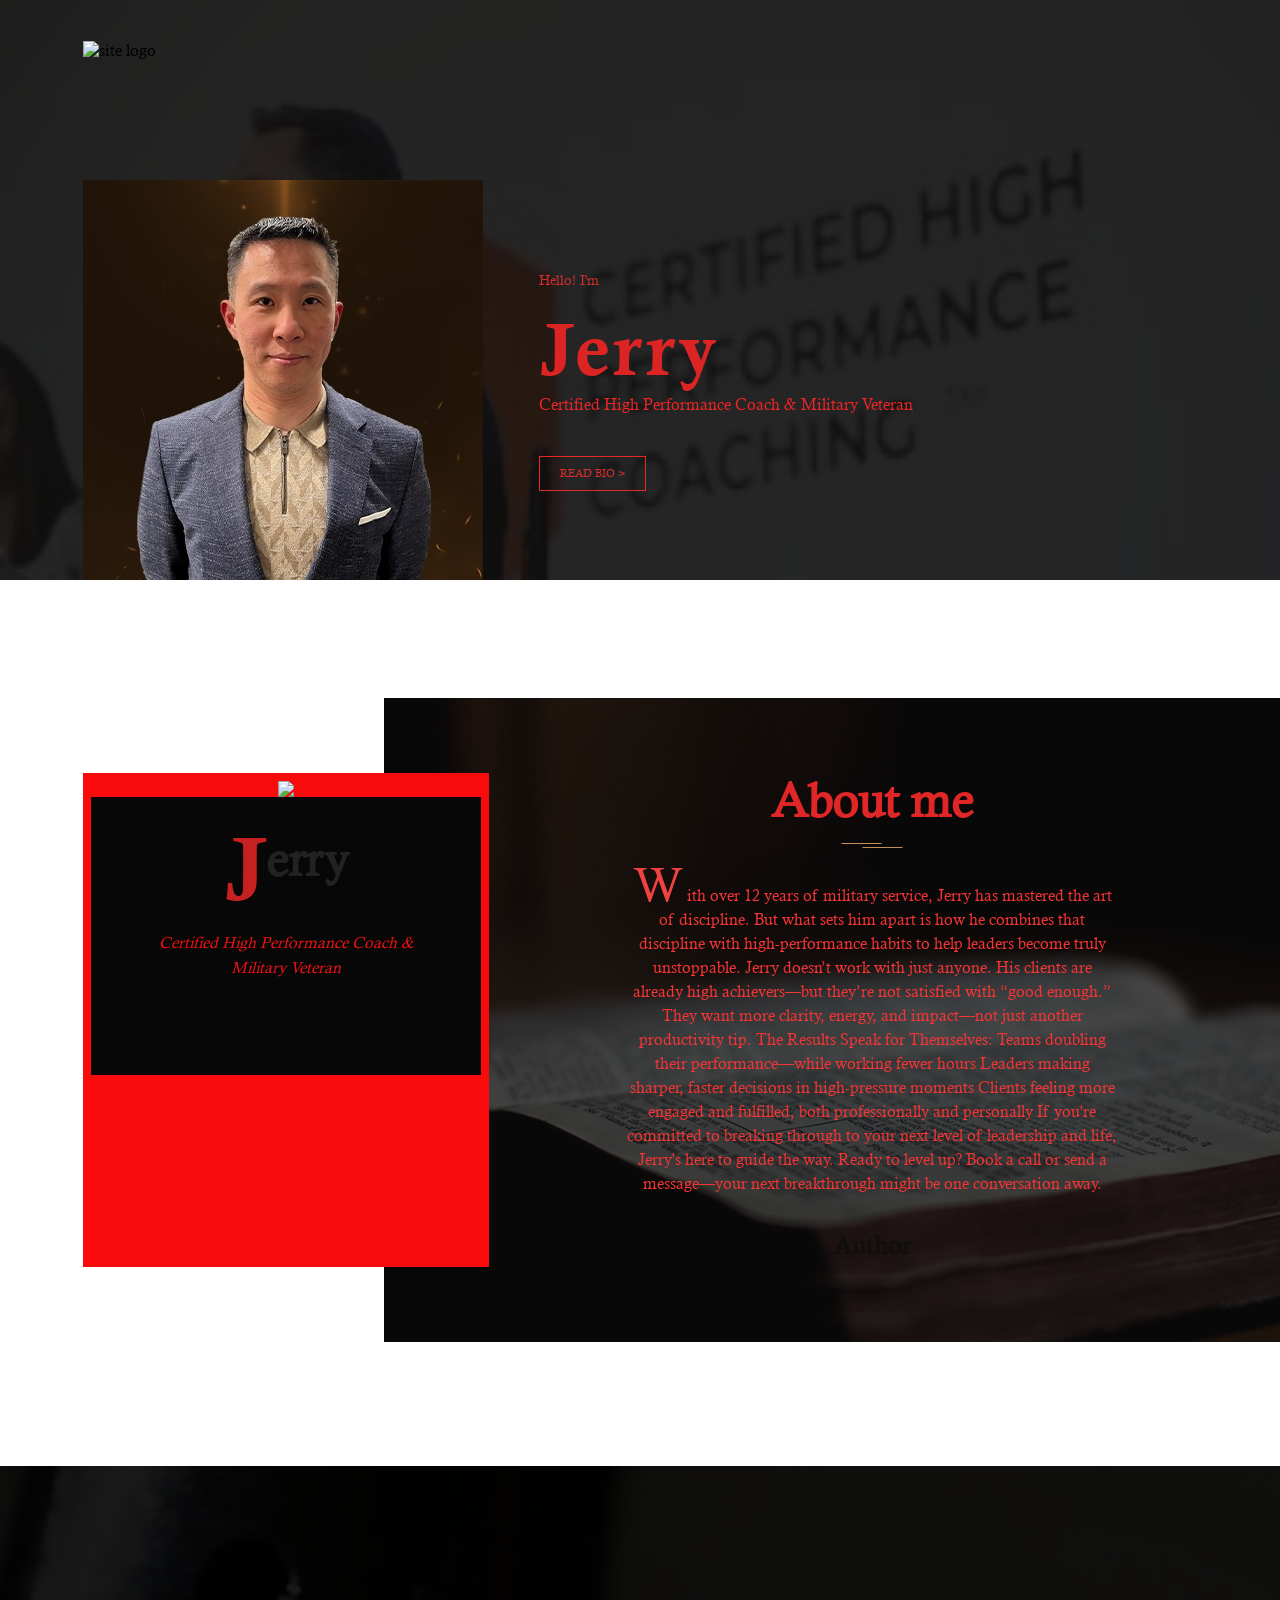
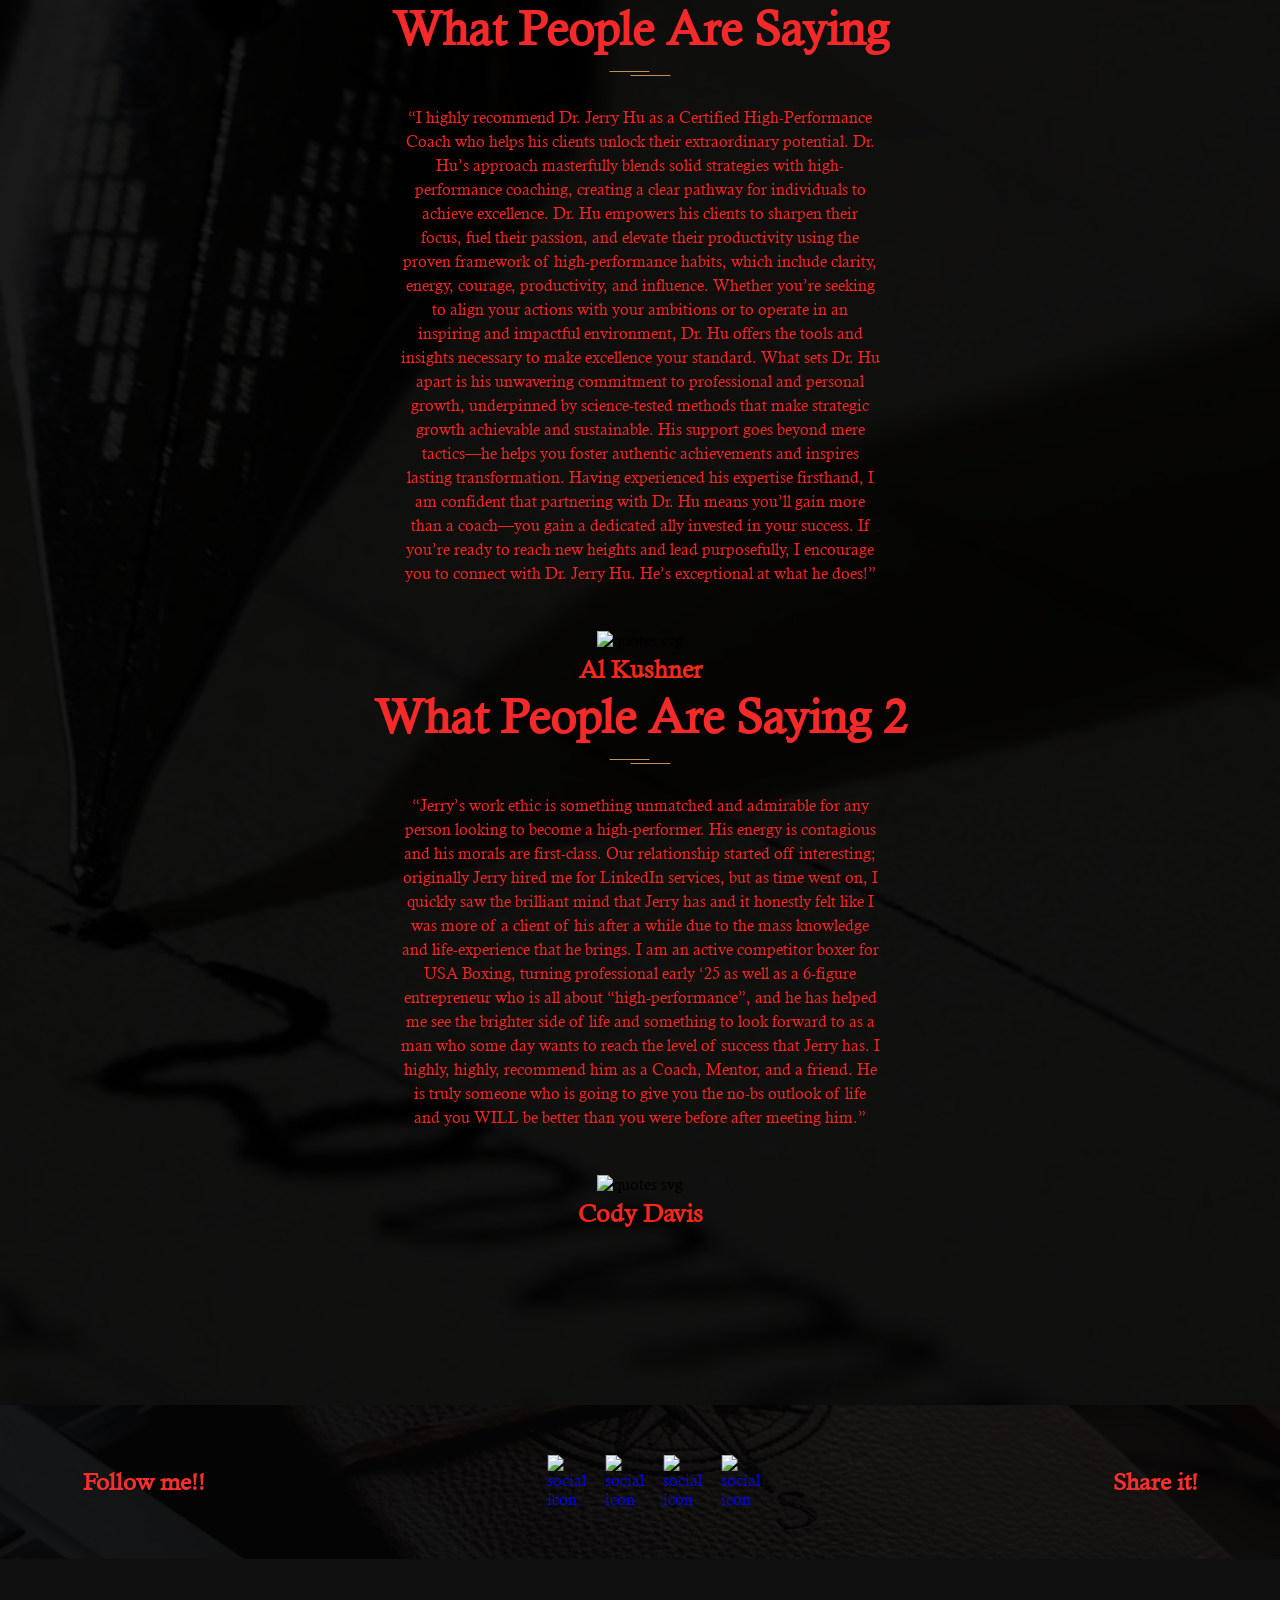
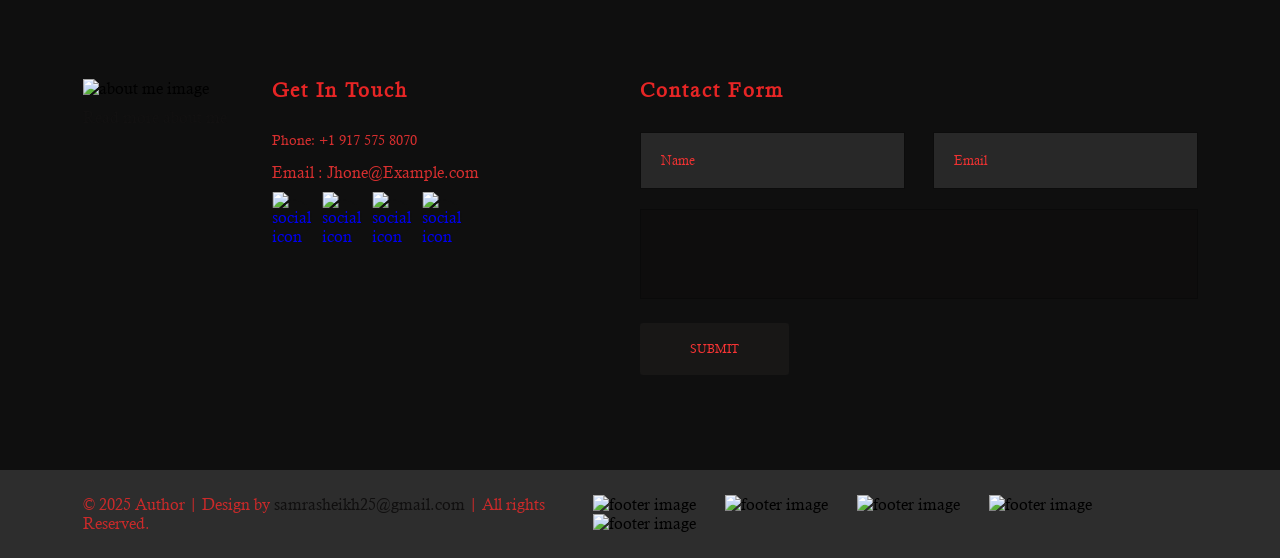
==== index.html @ e24067f7 "changed one file path to check" ====
<!doctype html>
<!--
	Author by samrasheikh25@gmail.com
	

-->
<html lang="en">
<head>
	<!-- Required meta tags -->
	<meta charset="utf-8">
	<meta name="viewport" content="width=device-width, initial-scale=1, shrink-to-fit=no">
	<link rel="stylesheet" href="jerry/css/style.css">
	<link rel="stylesheet" href="jerry/css/slick.css">
	<title>Jerry</title>
</head>
<body>

	<!-- Navigation -->
	<nav class="site-navigation">
		<div class="site-navigation-inner site-container">
			<img src="./images/site-logo.png" alt="site logo">
		
			<script>
				function myFunction(x) {
					x.classList.toggle("change");
				}
			</script>

		</div>
	</nav>
	<!-- Navigation end -->

	<!-- Top banner -->
	<section class="fh5co-top-banner">
		<div class="top-banner__inner site-container">
			<div class="top-banner__image">
				<img src="jerry/images/jerry.jfif" alt="author image">
			</div>
			<div class="top-banner__text">
				<div class="top-banner__text-up">
					<span class="brand-span">Hello! I'm</span>
					<h2 class="top-banner__h2">Jerry</h2>
				</div>
				<p>Certified High Performance Coach & Military Veteran</p>
				<a href="#" class="brand-button">Read bio > </a>
			</div>
		</div>
	</section>
	<!-- Top banner end -->

	<!-- About me -->
	<section class="fh5co-about-me">
		<div class="about-me-inner site-container">
			<article class="portfolio-wrapper">
				<div class="portfolio__img">
					<img src="./images/jerry 1.jpeg" class="about-me__profile" alt="about me profile picture">
				</div>
				<div class="portfolio__bottom">
					<div class="portfolio__name">
						<span>J</span>
						<h2 class="universal-h2">erry</h2>
					</div>
					<p>Certified High Performance Coach & Military Veteran</p>
				</div>
			</article>
			<div class="about-me__text">
				<div class="about-me-slider">
					<div class="about-me-single-slide">
						<h2 class="universal-h2 universal-h2-bckg">About me</h2>
						<p><span>W</span> ith over 12 years of military service, Jerry has mastered the art of discipline. But what sets him apart is how he combines that discipline with high-performance habits to help leaders become truly unstoppable.

Jerry doesn’t work with just anyone. His clients are already high achievers—but they’re not satisfied with “good enough.” They want more clarity, energy, and impact—not just another productivity tip.

The Results Speak for Themselves:
Teams doubling their performance—while working fewer hours

Leaders making sharper, faster decisions in high-pressure moments

Clients feeling more engaged and fulfilled, both professionally and personally

If you're committed to breaking through to your next level of leadership and life, Jerry's here to guide the way.

Ready to level up?
Book a call or send a message—your next breakthrough might be one conversation away.</p>
						<h4>Author</h4>
				</div>
			</div>
		</div>
		<div class="about-me-bckg"></div>
	</section>
	<!-- About me end -->


	<!-- Quotes -->
	<section class="fh5co-quotes">
		<div class="site-container">
			<div class="about-me-slider">
				<div>
					<h2 class="universal-h2 universal-h2-bckg">What People Are Saying</h2>
					<p>“I highly recommend Dr. Jerry Hu as a Certified High-Performance Coach who helps his clients unlock their extraordinary potential. Dr. Hu’s approach masterfully blends solid strategies with high-performance coaching, creating a clear pathway for individuals to achieve excellence.

Dr. Hu empowers his clients to sharpen their focus, fuel their passion, and elevate their productivity using the proven framework of high-performance habits, which include clarity, energy, courage, productivity, and influence. Whether you’re seeking to align your actions with your ambitions or to operate in an inspiring and impactful environment, Dr. Hu offers the tools and insights necessary to make excellence your standard.

What sets Dr. Hu apart is his unwavering commitment to professional and personal growth, underpinned by science-tested methods that make strategic growth achievable and sustainable. His support goes beyond mere tactics—he helps you foster authentic achievements and inspires lasting transformation.

Having experienced his expertise firsthand, I am confident that partnering with Dr. Hu means you’ll gain more than a coach—you gain a dedicated ally invested in your success. If you’re ready to reach new heights and lead purposefully, I encourage you to connect with Dr. Jerry Hu. He’s exceptional at what he does!”</p>
					<img src="./images/quotes.svg" alt="quotes svg">
					<h4>Al Kushner</h4>
					<!-- <p>Reader</p> -->
				</div>
				<div>
					<h2 class="universal-h2 universal-h2-bckg">What People Are Saying 2</h2>
					<p>“Jerry’s work ethic is something unmatched and admirable for any person looking to become a high-performer. His energy is contagious and his morals are first-class. 

Our relationship started off interesting; originally Jerry hired me for LinkedIn services, but as time went on, I quickly saw the brilliant mind that Jerry has and it honestly felt like I was more of a client of his after a while due to the mass knowledge and life-experience that he brings.

I am an active competitor boxer for USA Boxing, turning professional early ‘25 as well as a 6-figure entrepreneur who is all about “high-performance”, and he has helped me see the brighter side of life and something to look forward to as a man who some day wants to reach the level of success that Jerry has.

I highly, highly, recommend him as a Coach, Mentor, and a friend. He is truly someone who is going to give you the no-bs outlook of life and you WILL be better than you were before after meeting him.”</p>
					<img src="./images/quotes.svg" alt="quotes svg">
					<h4>Cody Davis</h4>
					<!-- <p>Reader</p> -->
				</div>
			</div>
		</div>
	</section>
	<!-- Quotes end -->

	<!-- Social -->
	<section class="fh5co-social">
		<div class="site-container">
			<div class="social">
				<h5>Follow me!!</h5>
				<div class="social-icons">
					<a href="#" target="_blank"><img src="./images/social-twitter.png" alt="social icon"></a>
					<a href="#" target="_blank"><img src="./images/social-pinterest.png" alt="social icon"></a>
					<a href="#" target="_blank"><img src="./images/social-youtube.png" alt="social icon"></a>
					<a href="#" target="_blank"><img src="./images/social-twitter.png" alt="social icon"></a>
				</div>
				<h5>Share it!</h5>
			</div>
		</div>
	</section>
	<!-- Social -->

	<!-- Footer -->
	<footer class="site-footer">
		<div class="site-container">
			<div class="footer-inner">
				<div class="footer-info">
					<div class="footer-info__left">
						<img src="./images/footer-img.jpg" alt="about me image">
						<p>Read more about me</p>
					</div>
					<div class="footer-info__right">
						<h5>Get In Touch</h5>
						<p class="footer-phone">Phone: +1 917 575 8070</p>
						<p>Email : Jhone@Example.com</p>
						<div class="social-icons">
							<a href="#" target="_blank"><img src="./images/social-twitter.png" alt="social icon"></a>
							<a href="#" target="_blank"><img src="./images/social-pinterest.png" alt="social icon"></a>
							<a href="#" target="_blank"><img src="./images/social-youtube.png" alt="social icon"></a>
							<a href="#" target="_blank"><img src="./images/social-twitter.png" alt="social icon"></a>
						</div>
					</div>
				</div>
				<div class="footer-contact-form">
					<h5>Contact Form</h5>
					<form class="contact-form">
						<div class="contact-form__input">
							<input type="text" name="name" placeholder="Name">
							<input type="email" name="email" placeholder="Email">
						</div>
						<textarea></textarea>
						<input type="submit" name="submit" value="Submit" class="submit-button">
					</form>
				</div>
			</div>
		</div>
		<div class="footer-bottom">
			<div class="site-container footer-bottom-inner">
				<p>© 2025 Author | Design by <a href="https://samrasheikh25@gmail.com/" target="_blank">samrasheikh25@gmail.com</a> | All rights Reserved.</p>
				<div class="footer-bottom__img">
					<img src="./images/footer-mastercard.png" alt="footer image">
					<img src="./images/footer-paypal.png" alt="footer image">
					<img src="./images/footer-visa.png" alt="footer image">
					<img src="./images/footer-fedex.png" alt="footer image">
					<img src="./images/footer-dhl.png" alt="footer image">
				</div>
			</div>
		</div>
	</footer>
	<!-- Footer end -->

	<!-- Scripts -->
	<script src="js/jquery.min.js"></script>
	<script src="js/slick.min.js"></script>
	<script src="js/main.js"></script>

</body>
</html>
---- jerry/css/style.css ----
/*
 * Author by samrasheikh25@gmail.com
 * Twitter: https://twitter.com/fh5co
 * Facebook: https://fb.com/fh5co
 * URL: https://freehtml5.co
 */
/* Fonts */
@font-face {
  font-family: 'Calisto-MT';
  src: url(../fonts/Calisto-MT.ttf); }

@font-face {
  font-family: 'Calisto-MT-Italic';
  src: url(../fonts/Calisto-MT-Italic.ttf); }

@font-face {
  font-family: 'Calisto-MT-Bold';
  src: url(../fonts/Calisto-MT-Bold.ttf); }

/* Colors */
/* Universal style */
* {
  margin: 0;
  padding: 0;
  font-family: "Calisto-MT"; }

.site-container {
  width: 1115px;
  margin: 0 auto; }
  @media (max-width: 1250px) {
    .site-container {
      width: 90%; } }

.universal-h2 {
  font-size: 48px;
  text-align: center;
  color: #222; }
  @media (max-width: 1250px) {
    .universal-h2 {
      font-size: 38px; } }
  @media (max-width: 668px) {
    .universal-h2 {
      font-size: 30px; } }

.universal-h2-bckg {
  background-image: url("../images/double-line.svg");
  background-repeat: no-repeat;
  background-position: center bottom; }

/* Universal style end */
/* Includes */
.site-navigation {
  position: absolute;
  top: 4.6%;
  width: 100%;
  z-index: 2;
 }

.site-navigation-inner {
  display: flex;
  align-items: center;
  justify-content: space-between; }

.main-navigation {
  color: #fff;
  display: none;
  position: fixed;
  height: 100%;
  width: 100%;
  top: 0px;
  left: 0px;
  background: #000;
  opacity: 0.9; }
  .main-navigation .main-navigation__ul {
    position: absolute;
    top: 50%;
    left: 50%;
    transform: translate(-50%, -50%);
    padding: 3%;
    border: 2px solid #fff;
    border-radius: 7px;
    background-color: #0e0e0d; }
    .main-navigation .main-navigation__ul li {
      margin-bottom: 20px;
      list-style: none; }
    .main-navigation .main-navigation__ul a {
      color: #fff;
      font-size: 20px;
      font-weight: 600;
      text-decoration: none;
      text-transform: uppercase;
      transition: 0.3s ease; }
      .main-navigation .main-navigation__ul a:hover {
        color: #777; }
  @media (max-width: 1150px) {
    .main-navigation {
      opacity: 0.94; } }

/* Navigation burger */
.burger-container {
  cursor: pointer;
  z-index: 3; }

/* Navigation burger end */
.fh5co-top-banner {
  position: relative;
  display: flex;
  align-items: flex-end;
  background-image: url("../images/images.jfif");
  background-position: center;
  background-size: cover; }
  .fh5co-top-banner::after {
    content: '';
    position: absolute;
    top: 0;
    left: 0;
    width: 100%;
    height: 100%;
    background-color: #101010;
    opacity: 0.9; }
  .fh5co-top-banner .site-container {
    position: relative;
    z-index: 1; }
  @media (max-width: 1600px) {
    .fh5co-top-banner {
      padding-top: 180px; } }
  @media (max-width: 1250px) {
    .fh5co-top-banner {
      padding-top: 130px; } }
  @media (max-width: 520px) {
    .fh5co-top-banner {
      padding-top: 105px; } }
  @media (min-width: 1600px) {
    .fh5co-top-banner {
      min-height: 100vh; } }

.top-banner__inner {
  display: flex;
  align-items: center; }
  .top-banner__inner .top-banner__text {
    margin-left: 56px; }
    @media (max-width: 1250px) {
      .top-banner__inner .top-banner__text {
        width: 35%; } }
    @media (max-width: 768px) {
      .top-banner__inner .top-banner__text {
        width: 50%;
        margin-left: 20px; } }
    @media (max-width: 520px) {
      .top-banner__inner .top-banner__text {
        width: 65%;
        margin-bottom: 20px;
        margin-left: 0; } }
    .top-banner__inner .top-banner__text p {
      margin-bottom: 42px;
      color: #ee2525; }
      @media (max-width: 768px) {
        .top-banner__inner .top-banner__text p {
          margin-bottom: 25px;
          font-size: 14px; } }
  .top-banner__inner .top-banner__h2 {
    font-size: 74px;
    letter-spacing: 3px;
    color: #dd2424;
    font-family: "Calisto-MT-Bold"; }
    @media (max-width: 1250px) {
      .top-banner__inner .top-banner__h2 {
        font-size: 50px; } }
    @media (max-width: 768px) {
      .top-banner__inner .top-banner__h2 {
        font-size: 35px; } }
  .top-banner__inner .top-banner__text-up .top-banner__h2 {
    margin-top: 15px; }
    @media (max-width: 768px) {
      .top-banner__inner .top-banner__text-up .top-banner__h2 {
        margin-top: 0; } }
  .top-banner__inner .top-banner__text-down {
    margin-bottom: 20px;
    padding-left: 27%; }
    .top-banner__inner .top-banner__text-down .top-banner__h2 {
      margin-bottom: 10px; }
      @media (max-width: 768px) {
        .top-banner__inner .top-banner__text-down .top-banner__h2 {
          margin-bottom: 0; } }
  .top-banner__inner .top-banner__image {
    font-size: 0; }
    @media (max-width: 1250px) {
      .top-banner__inner .top-banner__image {
        width: 50%; }
        .top-banner__inner .top-banner__image img {
          width: 100%; } }
    @media (max-width: 570px) {
      .top-banner__inner .top-banner__image {
        width: 50%;
        margin-bottom: 30px; } }
  @media (max-width: 520px) {
    .top-banner__inner {
      flex-direction: column; } }

.brand-span {
  font-size: 14px;
  color: #d02d2d; }

.brand-button {
  display: inline-block;
  padding: 10px 20px;
  font-size: 11px;
  text-transform: uppercase;
  text-decoration: none;
  color: #da2d2d;
  border: 1px solid #e52929;
  transition: 0.3s ease; }
  .brand-button:hover, .brand-button:focus {
    color: #0f0e0e; }

.fh5co-about-me {
  position: relative;
  margin: 193px 0 199px; }
  @media (max-width: 1250px) {
    .fh5co-about-me {
      margin: 150px 0; } }
  @media (max-width: 992px) {
    .fh5co-about-me {
      margin: 125px 0; } }

.about-me-bckg {
  position: absolute;
  background-image: url("../images/about-me-bckg.jpg");
  background-position: center;
  background-size: cover;
  height: 500px;
  top: -75px;
  right: 0;
  height: calc(100% + 150px);
  width: 70%;
  z-index: -1; }
  .about-me-bckg:after {
    content: '';
    position: absolute;
    top: 0;
    left: 0;
    width: 100%;
    height: 100%;
    background-color: #0d0c0c;
    opacity: 0.7; }
  @media (max-width: 992px) {
    .about-me-bckg {
      width: 100%;
      padding-bottom: 15px; } }

.about-me-inner {
  display: flex;
  justify-content: space-between; }
  @media (max-width: 992px) {
    .about-me-inner {
      flex-direction: column;
      align-items: center; } }

.about-me-slider {
  position: relative; }
  .about-me-slider .slick-arrow {
    position: absolute;
    bottom: -18%; }
  .about-me-slider .slick-prev {
    left: 40%; }
    @media (max-width: 520px) {
      .about-me-slider .slick-prev {
        left: 34%; } }
  .about-me-slider .slick-next {
    right: 40%; }
    @media (max-width: 520px) {
      .about-me-slider .slick-next {
        right: 34%; } }

.span-arrow {
  padding: 10px 15px;
  cursor: pointer;
  color: #f51f1f;
  border: 3px solid #0c0c0b;
  border-radius: 50%;
  transition: 0.3s ease; }
  .span-arrow:hover {
    color: #e82c2c;
    border-color: #100f0f; }

.portfolio-wrapper {
  width: 390px;
  padding: 8px;
  text-align: center;
  background-color: #f90b0b; }
  .portfolio-wrapper .portfolio__img {
    font-size: 0; }
    .portfolio-wrapper .portfolio__img img {
      width: 100%; }
  .portfolio-wrapper .portfolio__bottom {
    padding: 35px 0 95px;
    background-color: #070707; }
    @media (max-width: 992px) {
      .portfolio-wrapper .portfolio__bottom {
        padding: 25px 0; } }
  .portfolio-wrapper .portfolio__name {
    display: flex;
    justify-content: center;
    align-items: flex-start;
    margin-bottom: 23px; }
    @media (max-width: 992px) {
      .portfolio-wrapper .portfolio__name {
        margin-bottom: 10px; } }
    .portfolio-wrapper .portfolio__name span {
      font-size: 90px;
      line-height: 75px;
      color: #c72020;
      font-family: "Calisto-MT-Bold"; }
      @media (max-width: 992px) {
        .portfolio-wrapper .portfolio__name span {
          font-size: 65px;
          line-height: 62px; } }
  .portfolio-wrapper p {
    padding: 0 10%;
    line-height: 25px;
    font-style: italic;
    color: #ec1212; }
    @media (max-width: 620px) {
      .portfolio-wrapper p {
        font-size: 15px;
        line-height: 20px; } }
  @media (max-width: 992px) {
    .portfolio-wrapper {
      margin-bottom: 20px; } }
  @media (max-width: 620px) {
    .portfolio-wrapper {
      width: 250px; } }

.about-me__text {
  width: 44%;
  margin-right: 80px;
  text-align: center; }
  .about-me__text .universal-h2 {
    color: #e02626;
    padding-bottom: 20px;
    margin-bottom: 25px; }
  .about-me__text p {
    margin-bottom: 35px;
    line-height: 24px;
    color: #f53535; }
    .about-me__text p span {
      font-size: 48px;
      color: #f14242; }
    @media (max-width: 620px) {
      .about-me__text p {
        margin-bottom: 20px;
        font-size: 14px;
        line-height: 19px; } }
  .about-me__text h4 {
    margin-bottom: 7px;
    font-size: 25px;
    color: #100f0d; }
  .about-me__text .p-white {
    margin-bottom: 0;
    color: #f41b1b; }
  @media (max-width: 1250px) {
    .about-me__text {
      width: 48%;
      margin-right: 40px; } }
  @media (max-width: 992px) {
    .about-me__text {
      width: 100%;
      margin-right: 0; } }

.slick-slide:focus {
  outline: none; }


.fh5co-quotes {
  position: relative;
  padding: 135px 0 172px;
  text-align: center;
  background-image: url("../images/quotes-bckg.jpg");
  background-position: center;
  background-size: cover; }
  .fh5co-quotes::after {
    content: '';
    position: absolute;
    top: 0;
    left: 0;
    width: 100%;
    height: 100%;
    background-color: #000;
    opacity: 0.9; }
  .fh5co-quotes .site-container {
    position: relative;
    z-index: 1; }
  .fh5co-quotes .universal-h2 {
    padding-bottom: 20px;
    margin-bottom: 30px;
    color: #f42929 !important; }
  .fh5co-quotes p {
    width: 43%;
    margin: 0 auto 45px;
    color: #f82323;
    line-height: 24px; }
    @media (max-width: 620px) {
      .fh5co-quotes p {
        font-size: 14px;
        line-height: 19px; } }
  .fh5co-quotes img {
    margin: 0 auto 5px; }
  .fh5co-quotes h4 {
    margin-bottom: 5px;
    font-size: 25px;
    color: #f4281a; }
  .fh5co-quotes .slick-arrow {
    bottom: -8%; }
  .fh5co-quotes .slick-prev {
    left: 45.5%; }
    @media (max-width: 1150px) {
      .fh5co-quotes .slick-prev {
        left: 34%; } }
  .fh5co-quotes .slick-next {
    right: 45.5%; }
    @media (max-width: 1150px) {
      .fh5co-quotes .slick-next {
        right: 34%; } }
  @media (max-width: 1150px) {
    .fh5co-quotes {
      padding: 75px 0 95px; }
      .fh5co-quotes p {
        width: 90%; } }

.fh5co-social {
  position: relative;
  padding: 63px 0;
  background-image: url("../images/social-bckg.jpg");
  background-size: cover;
  background-position: center; }
  .fh5co-social::after {
    content: '';
    position: absolute;
    top: 0;
    left: 0;
    width: 100%;
    height: 100%;
    background-color: #050505;
    opacity: 0.9; }
  .fh5co-social .site-container {
    position: relative;
    z-index: 1; }
  @media (max-width: 620px) {
    .fh5co-social {
      padding: 40px 0; } }

.social {
  display: flex;
  justify-content: space-between;
  align-items: center; }
  .social h5 {
    font-size: 24px;
    color: #f52f2f; }
  @media (max-width: 620px) {
    .social {
      flex-direction: column; } }

.social-icons a {
  position: relative;
  border: 1px solid rgb(15, 15, 15);
  border-radius: 50%;
  padding: 13px 23px;
  margin-right: 10px;
  transition: 0.3s ease; }
  .social-icons a:hover {
    background-color: #0d0c0c;
    border-color: transparent; }

.social-icons img {
  position: absolute;
  left: 50%;
  top: 50%;
  transform: translate(-50%, -50%); }

@media (max-width: 620px) {
  .social-icons {
    margin: 35px 0; } }

.site-footer {
  padding-top: 120px;
  background-color: #0f0f0f; }
  @media (max-width: 1250px) {
    .site-footer {
      padding-top: 60px; } }

.footer-inner {
  display: flex;
  justify-content: space-between;
  padding-bottom: 95px; }
  .footer-inner h5 {
    margin-bottom: 30px;
    font-size: 20px;
    letter-spacing: 2px;
    color: #e62525; }
  @media (max-width: 1250px) {
    .footer-inner {
      padding-bottom: 50px;
      flex-direction: column;
      align-items: center; } }

.footer-info {
  width: 50%;
  display: flex; }
  .footer-info .footer-info__left {
    margin-right: 45px; }
    .footer-info .footer-info__left img {
      margin-bottom: 10px; }
    .footer-info .footer-info__left p {
      color: #121111; }
    @media (max-width: 620px) {
      .footer-info .footer-info__left {
        margin-right: 0;
        margin-bottom: 20px; } }
  .footer-info .footer-info__right p {
    margin-bottom: 15px;
    color: #d72f2f; }
  .footer-info .footer-info__right .footer-phone {
    font-size: 14px; }
  .footer-info .footer-info__right .social-icons {
    margin-top: 27px; }
    .footer-info .footer-info__right .social-icons a {
      padding: 9px 19px; }
  @media (max-width: 1250px) {
    .footer-info {
      width: 100%;
      margin-bottom: 20px; } }
  @media (max-width: 620px) {
    .footer-info {
      flex-direction: column;
      align-items: center; } }

.footer-contact-form {
  width: 50%; }
  .footer-contact-form .contact-form__input {
    display: flex;
    justify-content: space-between;
    margin-bottom: 20px; }
    .footer-contact-form .contact-form__input input {
      width: 40%;
      padding: 20px;
      border: 1px solid #0c0c0c;
      background-color: #282828;
      color: #0b0b0b; }
      .footer-contact-form .contact-form__input input::placeholder {
        color: #ed3232; }
      @media (max-width: 1250px) {
        .footer-contact-form .contact-form__input input {
          width: 45%; } }
      @media (max-width: 520px) {
        .footer-contact-form .contact-form__input input {
          width: 100%; } }
  .footer-contact-form textarea {
    box-sizing: border-box;
    height: 90px;
    width: 100%;
    margin-bottom: 20px;
    padding: 20px;
    border: 1px solid #0a0a0a;
    background-color: #0e0d0d;
    resize: none;
    color: #0f0e0c; }
  .footer-contact-form .submit-button {
    padding: 19px 50px;
    text-transform: uppercase;
    font-size: 12px;
    color: #f73434;
    background-color: #181716;
    border: none;
    border-radius: 3px;
    cursor: pointer;
    transition: 0.3s ease; }
    .footer-contact-form .submit-button:hover {
      background-color: #050505; }
  @media (max-width: 1250px) {
    .footer-contact-form {
      width: 100%; } }

.footer-bottom {
  padding: 25px 0;
  background-color: #2d2d2d; }

.footer-bottom-inner {
  display: flex;
  justify-content: space-between; }
  .footer-bottom-inner p {
    color: #ca2a2a; }
  .footer-bottom-inner a {
    color: #100f0f;
    text-decoration: none;
    transition: 0.3s ease; }
    .footer-bottom-inner a:hover {
      color: #070707; }
  .footer-bottom-inner .footer-bottom__img img {
    margin-right: 25px; }
    .footer-bottom-inner .footer-bottom__img img:last-child {
      margin-right: 0; }
  @media (max-width: 992px) {
    .footer-bottom-inner {
      flex-direction: column;
      align-items: center; }
      .footer-bottom-inner p {
        font-size: 14px;
        margin-bottom: 20px; } }
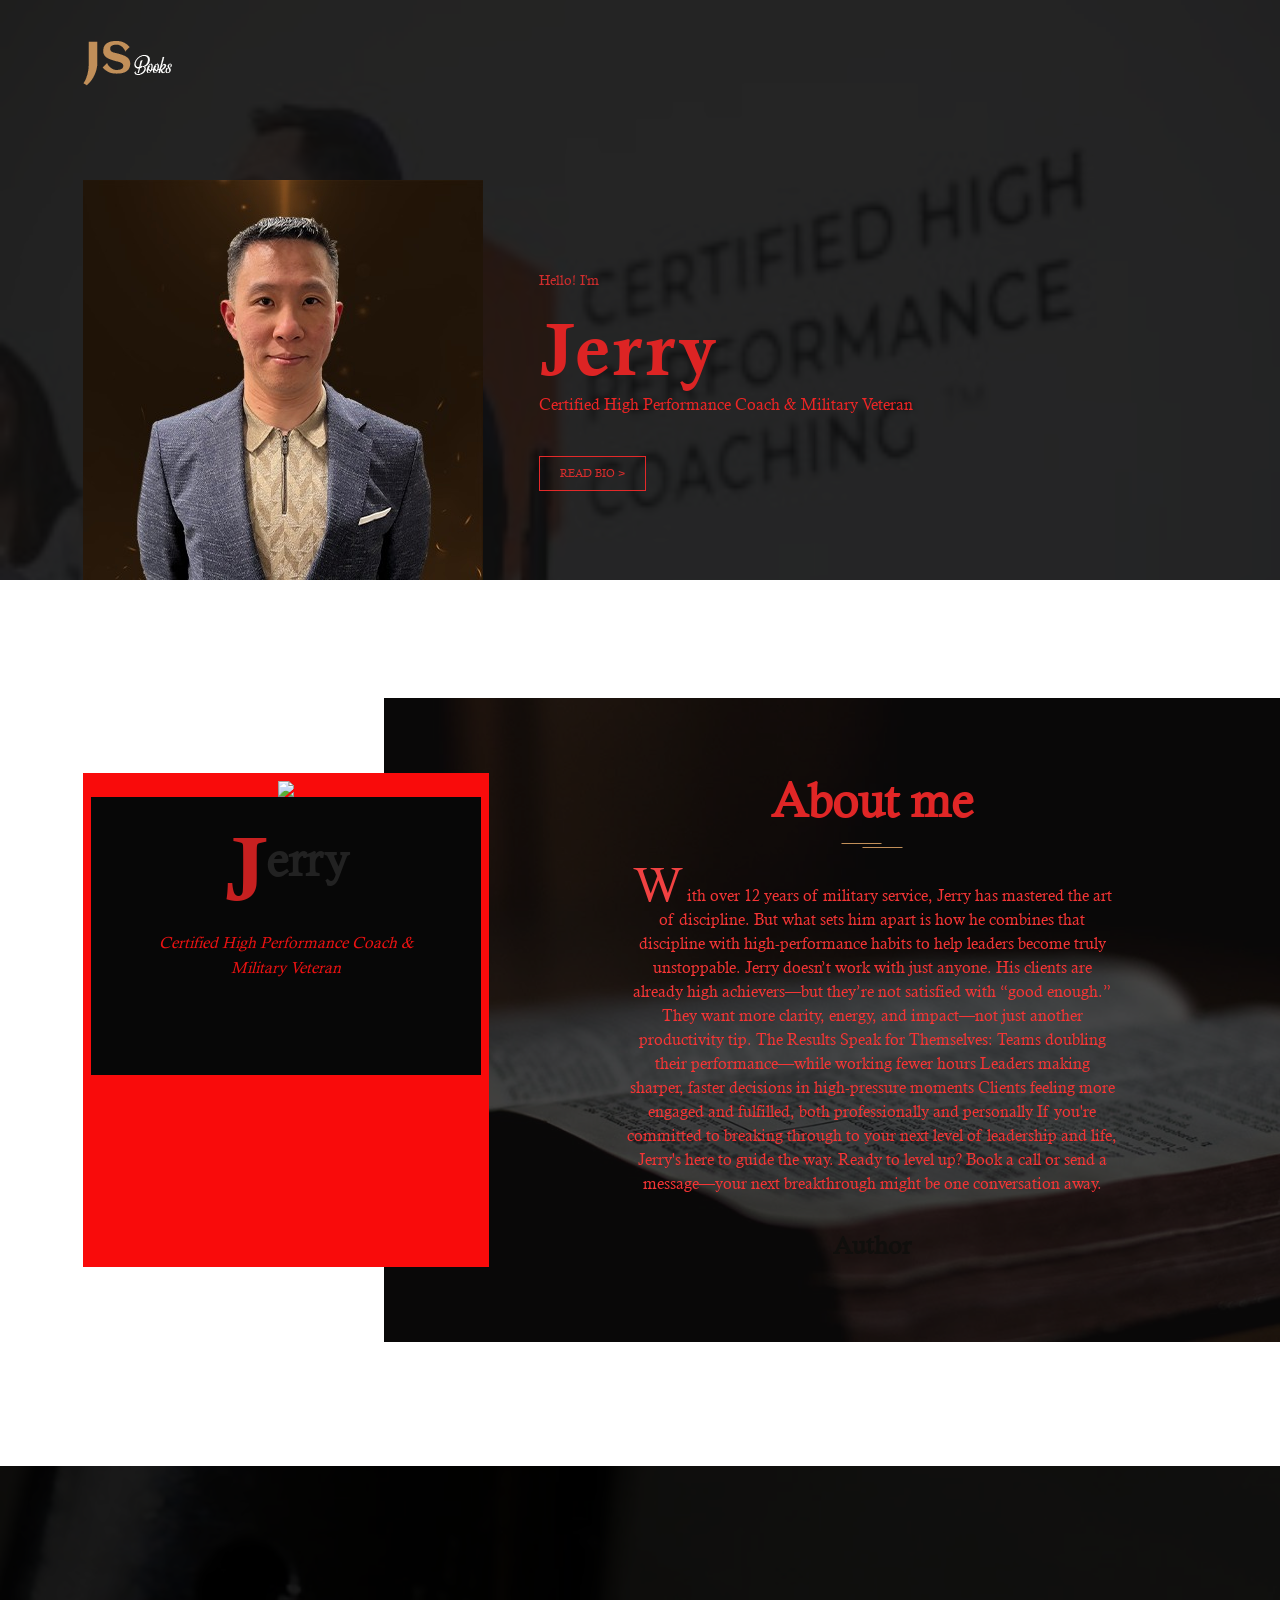
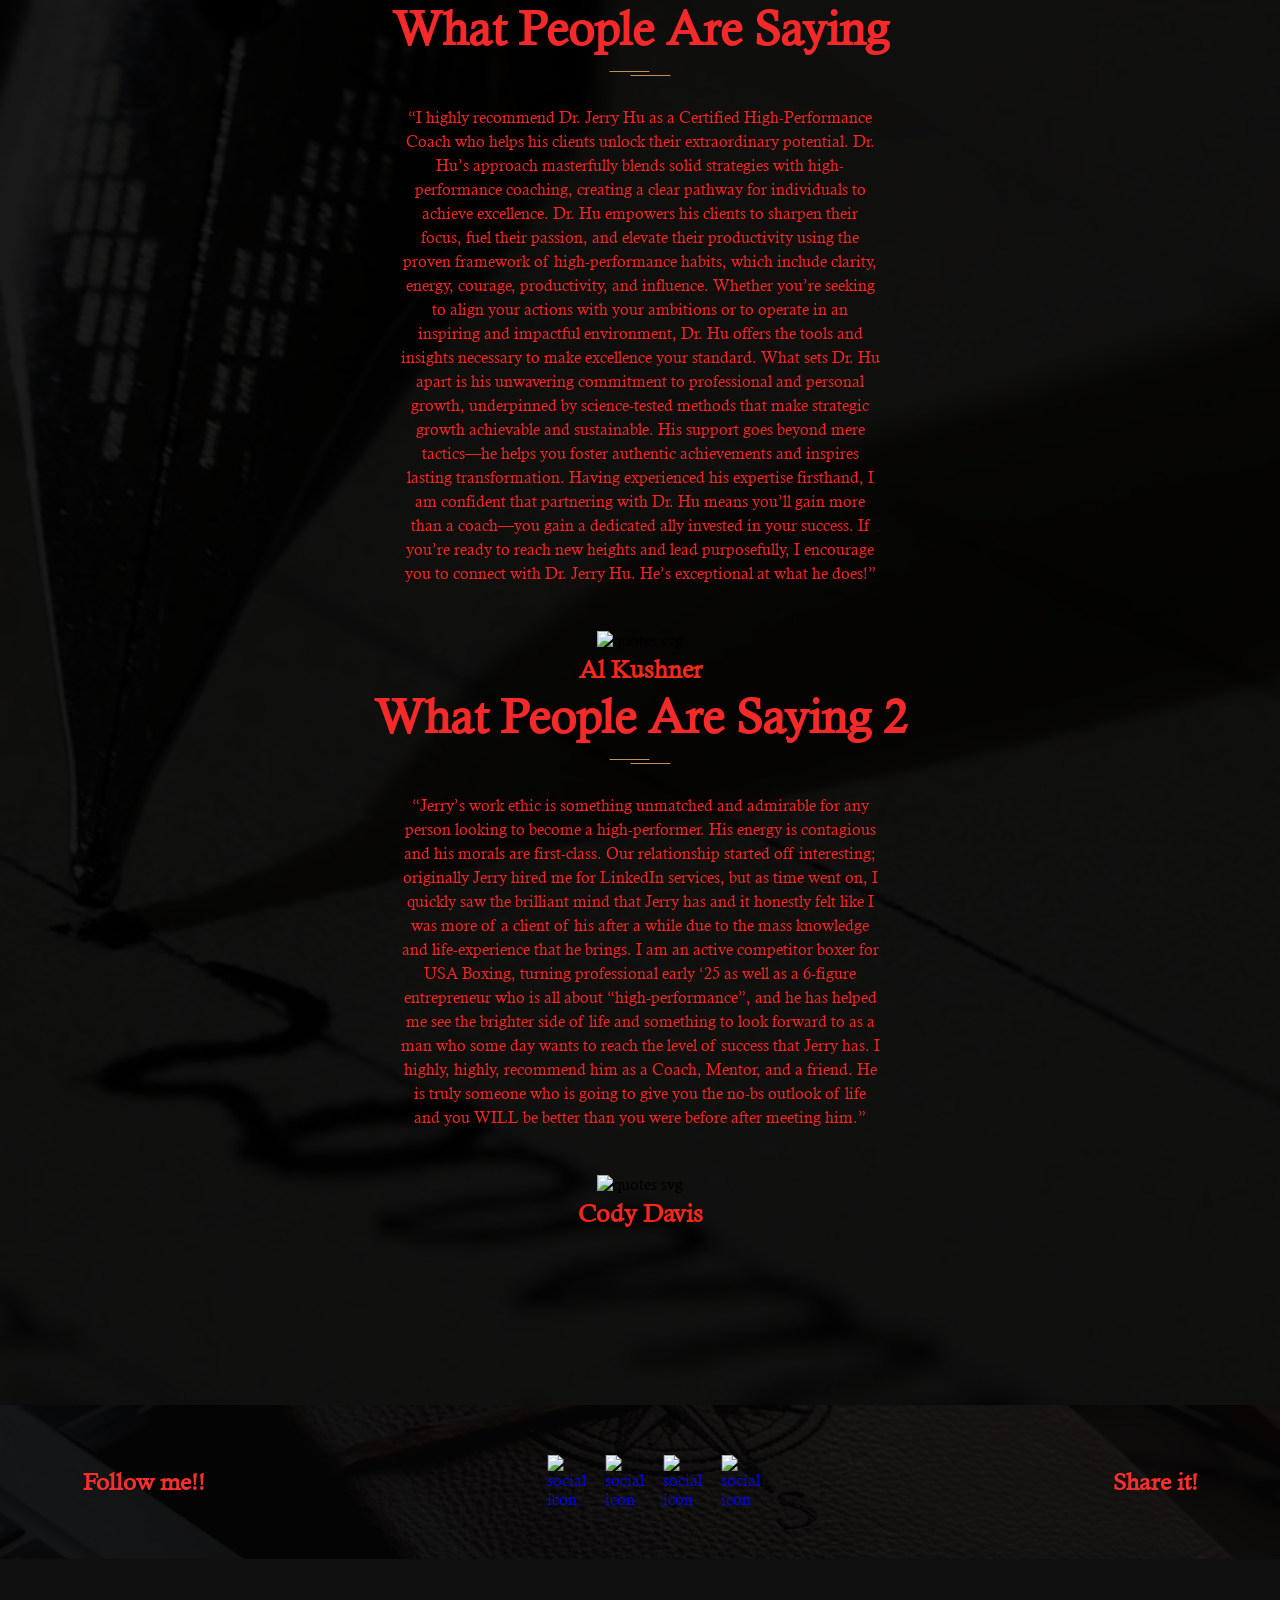
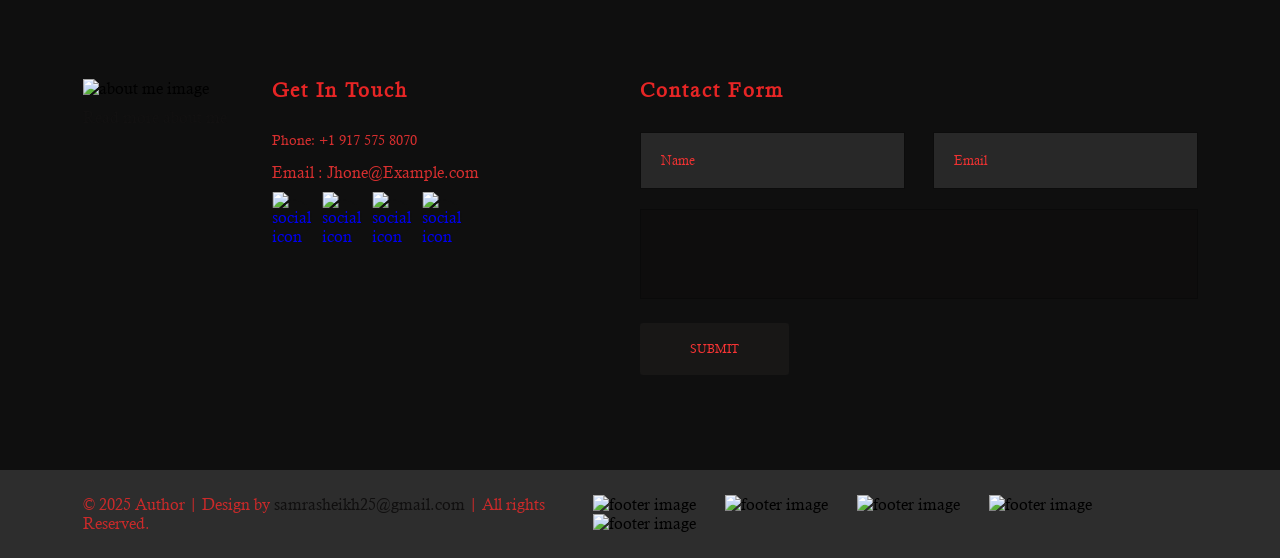
==== commit 0b531696: "reverted the change in path" ====
--- a/index.html
+++ b/index.html
@@ -18,7 +18,7 @@
 	<!-- Navigation -->
 	<nav class="site-navigation">
 		<div class="site-navigation-inner site-container">
-			<img src="./images/site-logo.png" alt="site logo">
+			<img src="jerry/images/site-logo.png" alt="site logo">
 		
 			<script>
 				function myFunction(x) {
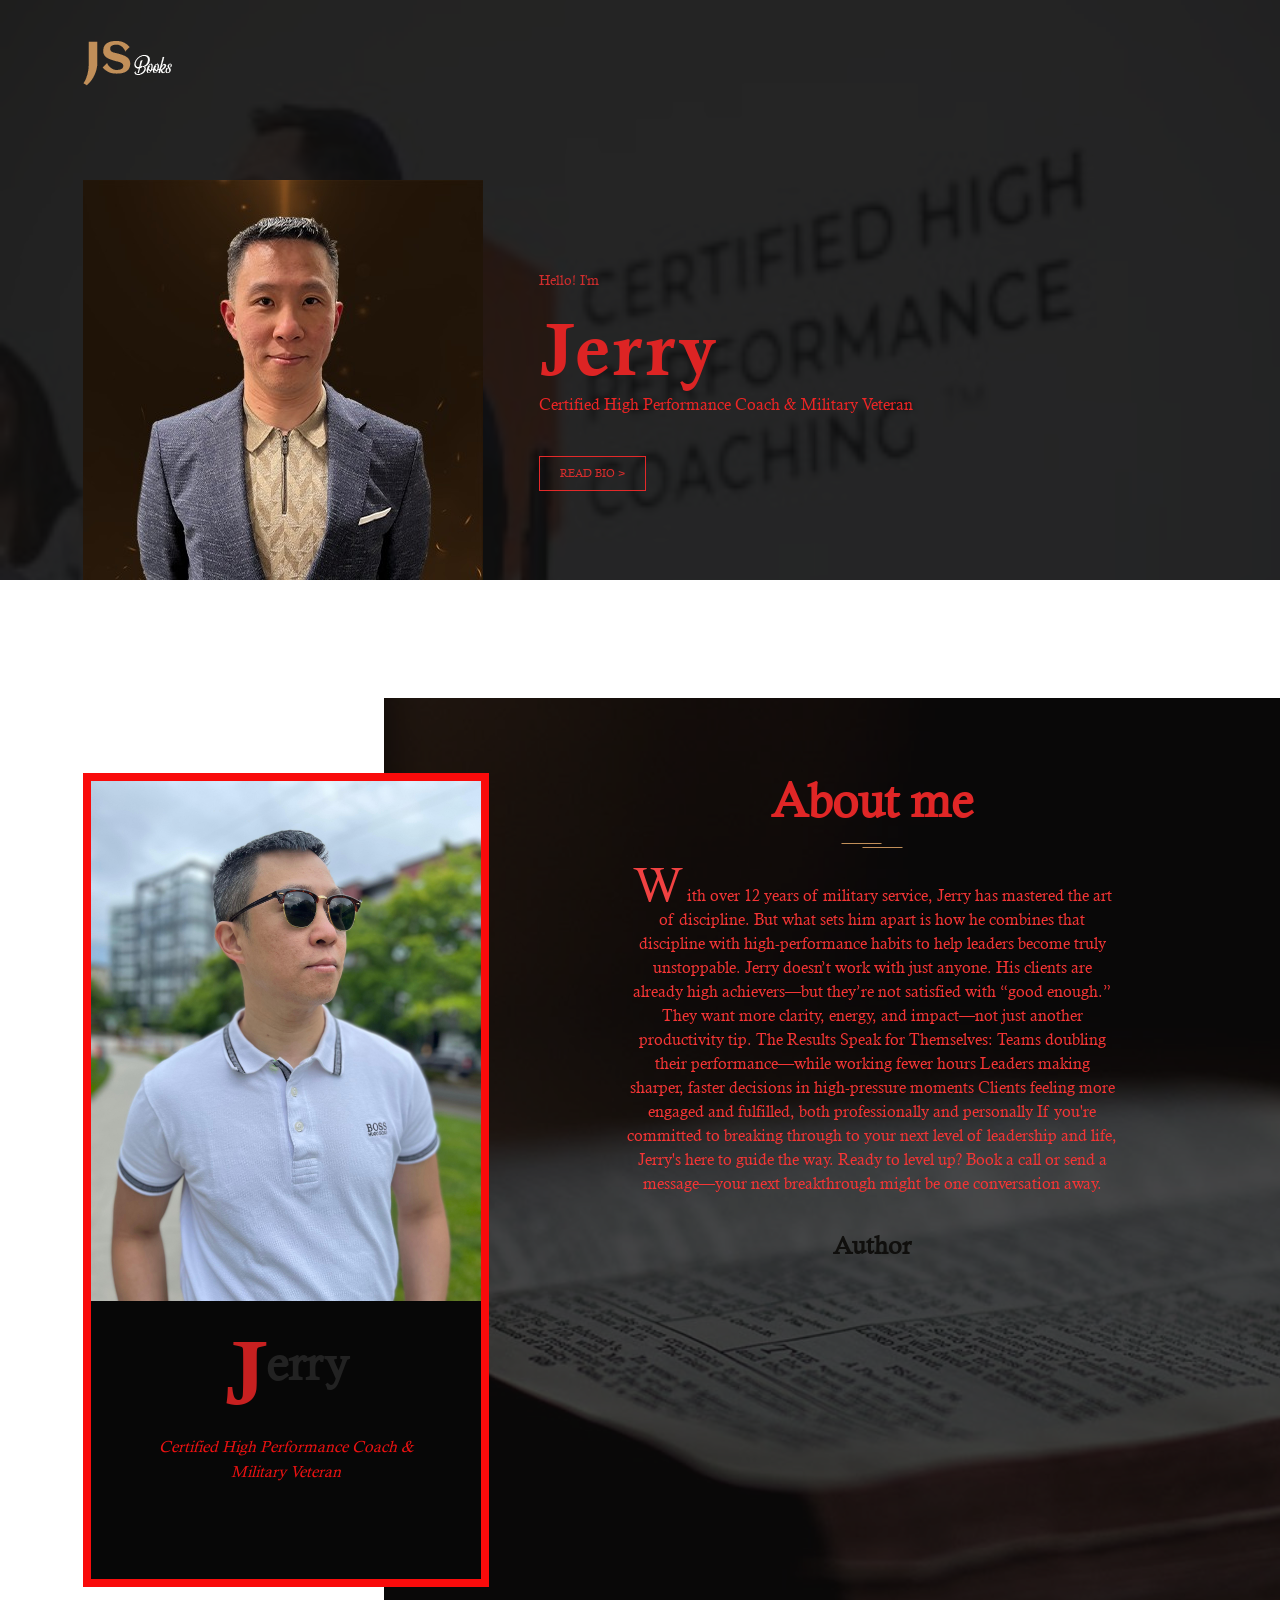
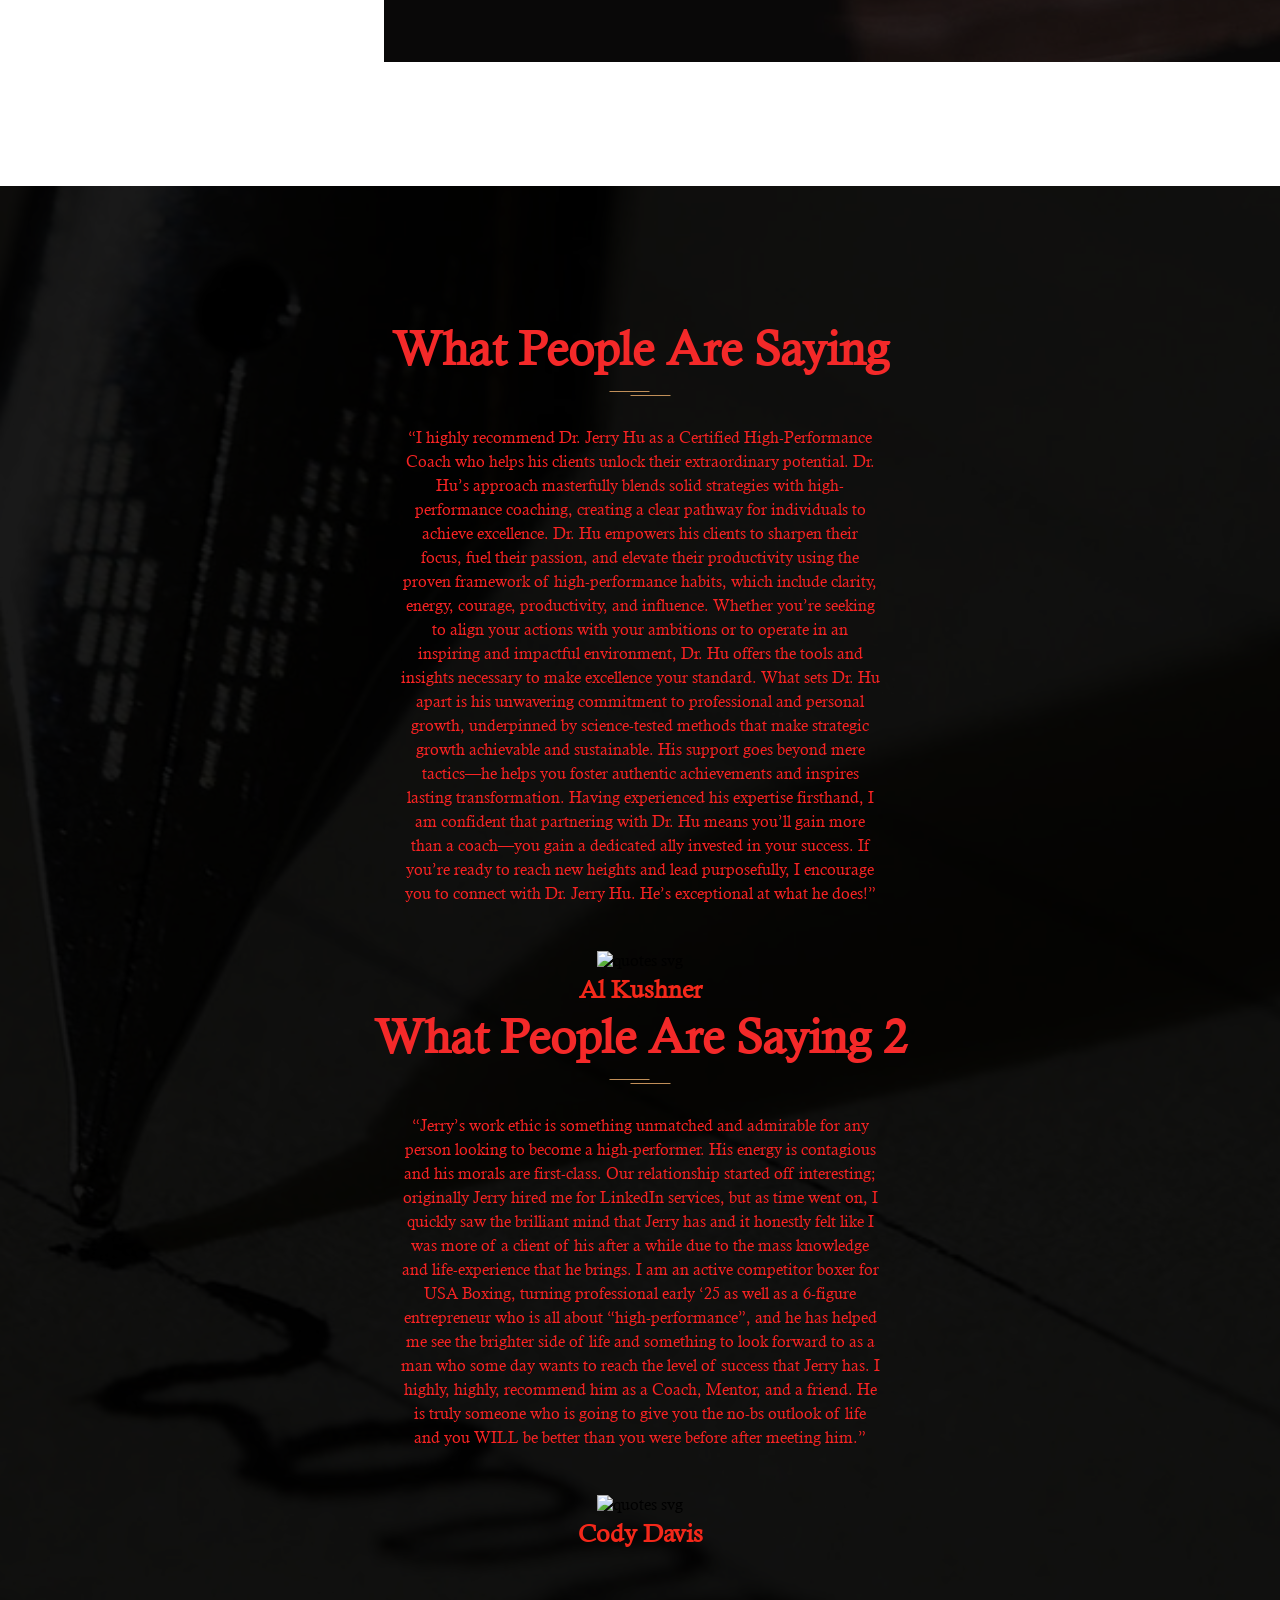
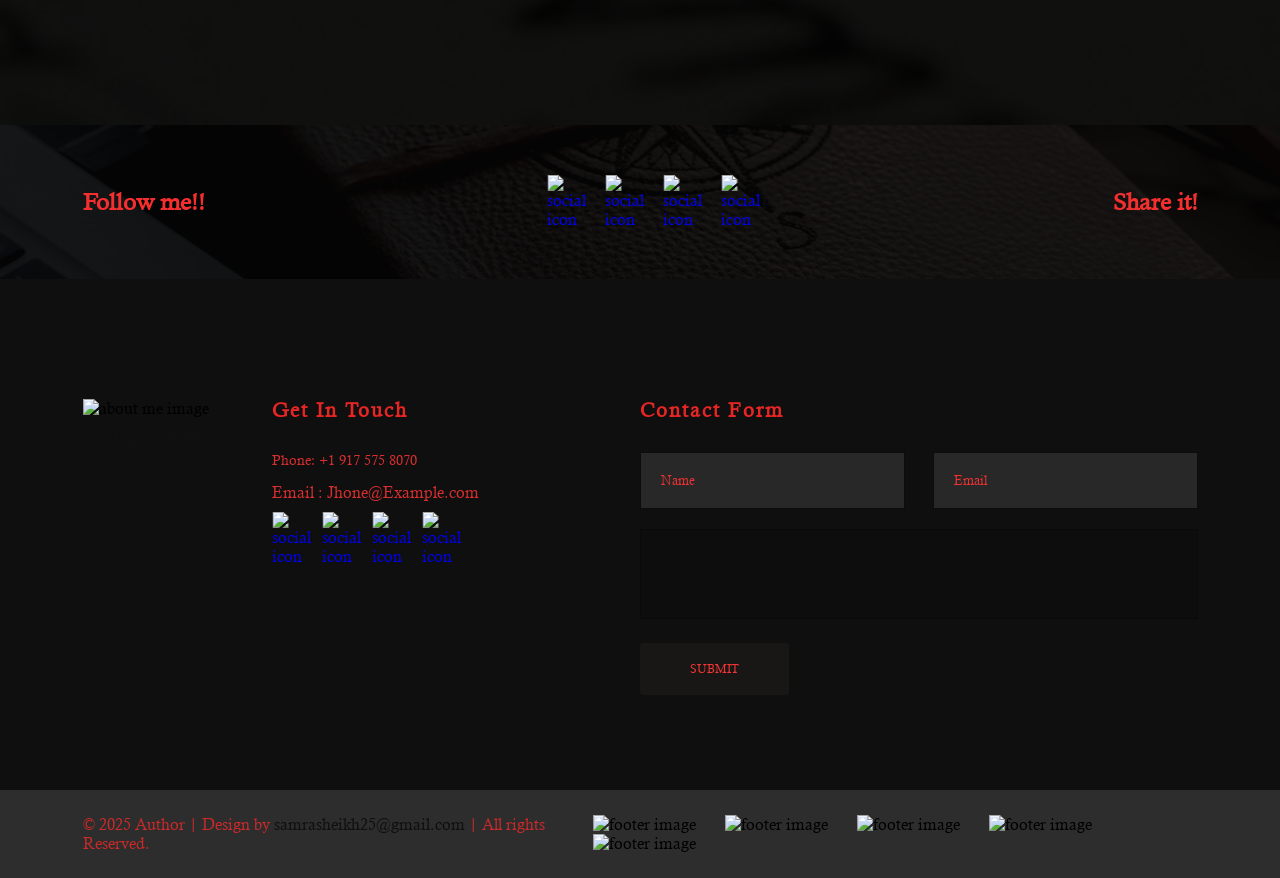
==== commit 5429e8d8: "changed one more file path to check" ====
--- a/index.html
+++ b/index.html
@@ -18,7 +18,7 @@
 	<!-- Navigation -->
 	<nav class="site-navigation">
 		<div class="site-navigation-inner site-container">
-			<img src="jerry/images/site-logo.png" alt="site logo">
+			<img src="./jerry/images/site-logo.png" alt="site logo">
 		
 			<script>
 				function myFunction(x) {
@@ -53,7 +53,7 @@
 		<div class="about-me-inner site-container">
 			<article class="portfolio-wrapper">
 				<div class="portfolio__img">
-					<img src="./images/jerry 1.jpeg" class="about-me__profile" alt="about me profile picture">
+					<img src="./jerry/images/jerry 1.jpeg" class="about-me__profile" alt="about me profile picture">
 				</div>
 				<div class="portfolio__bottom">
 					<div class="portfolio__name">
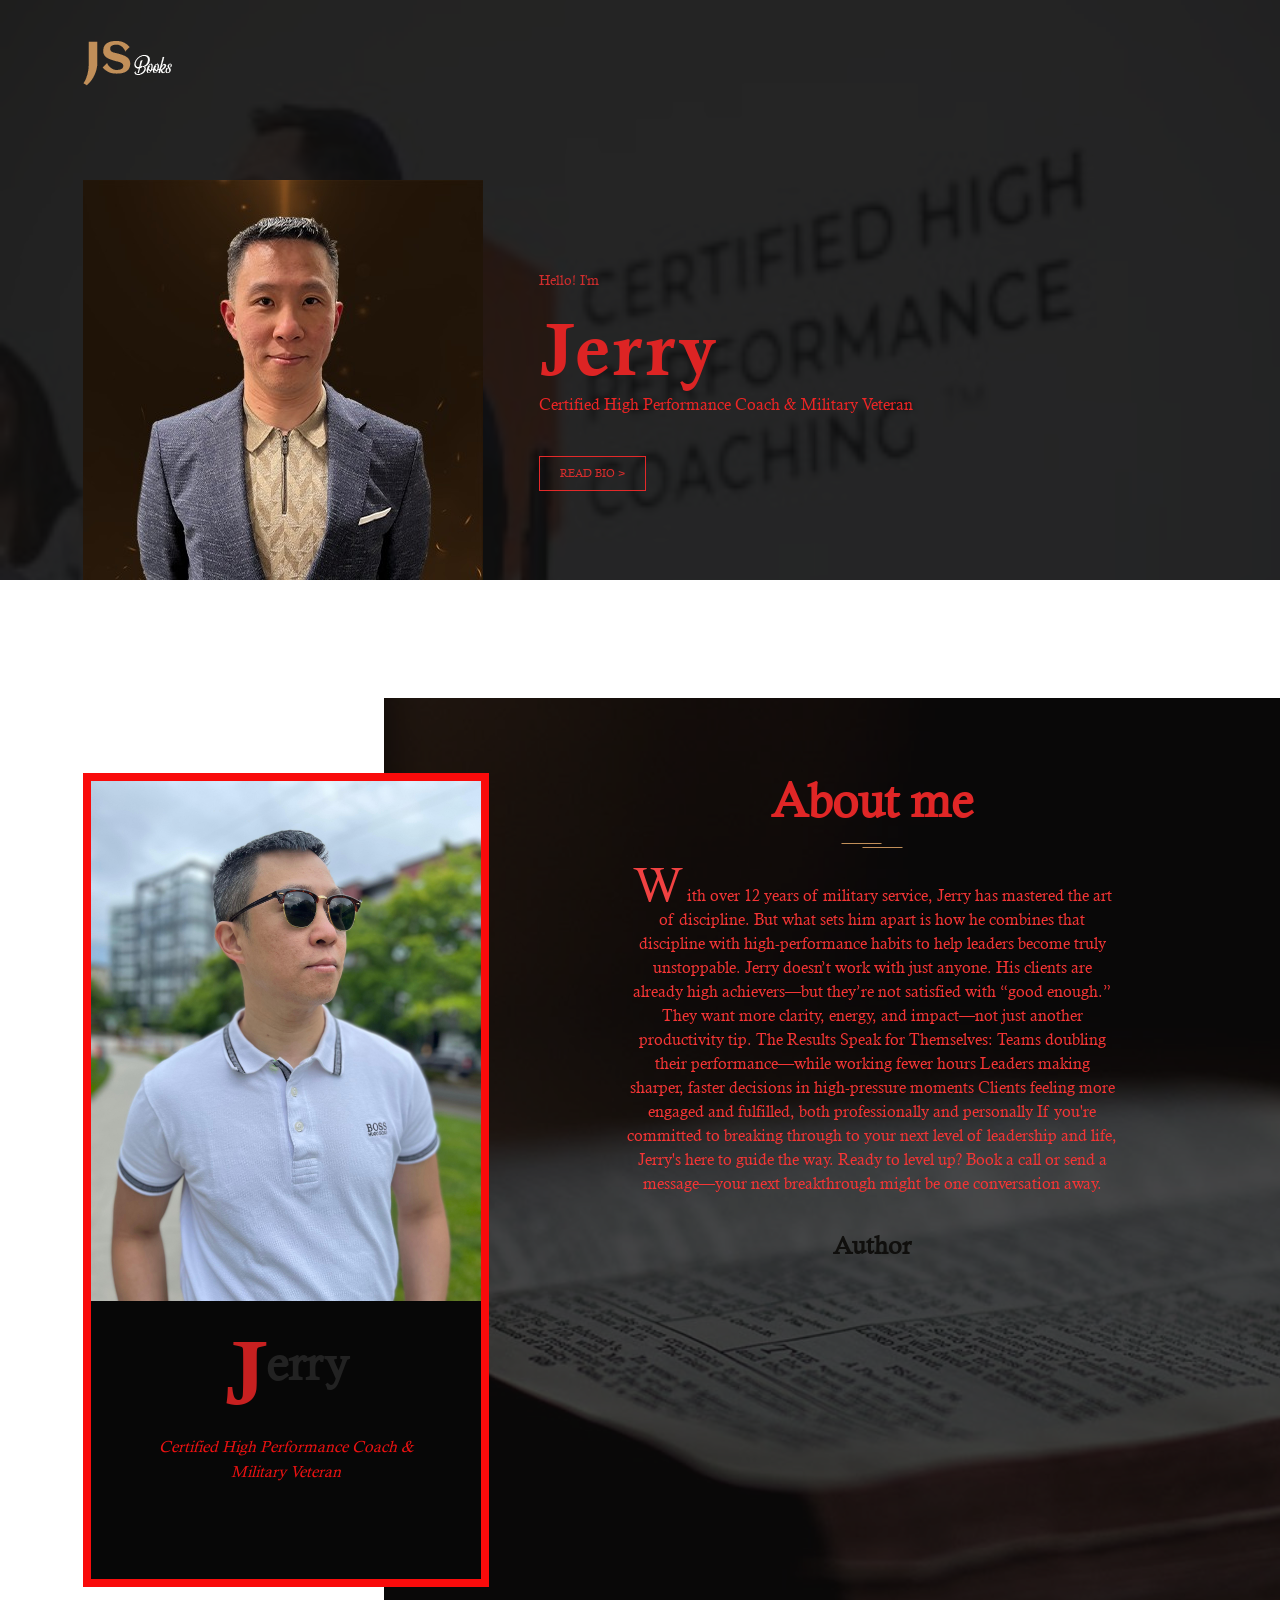
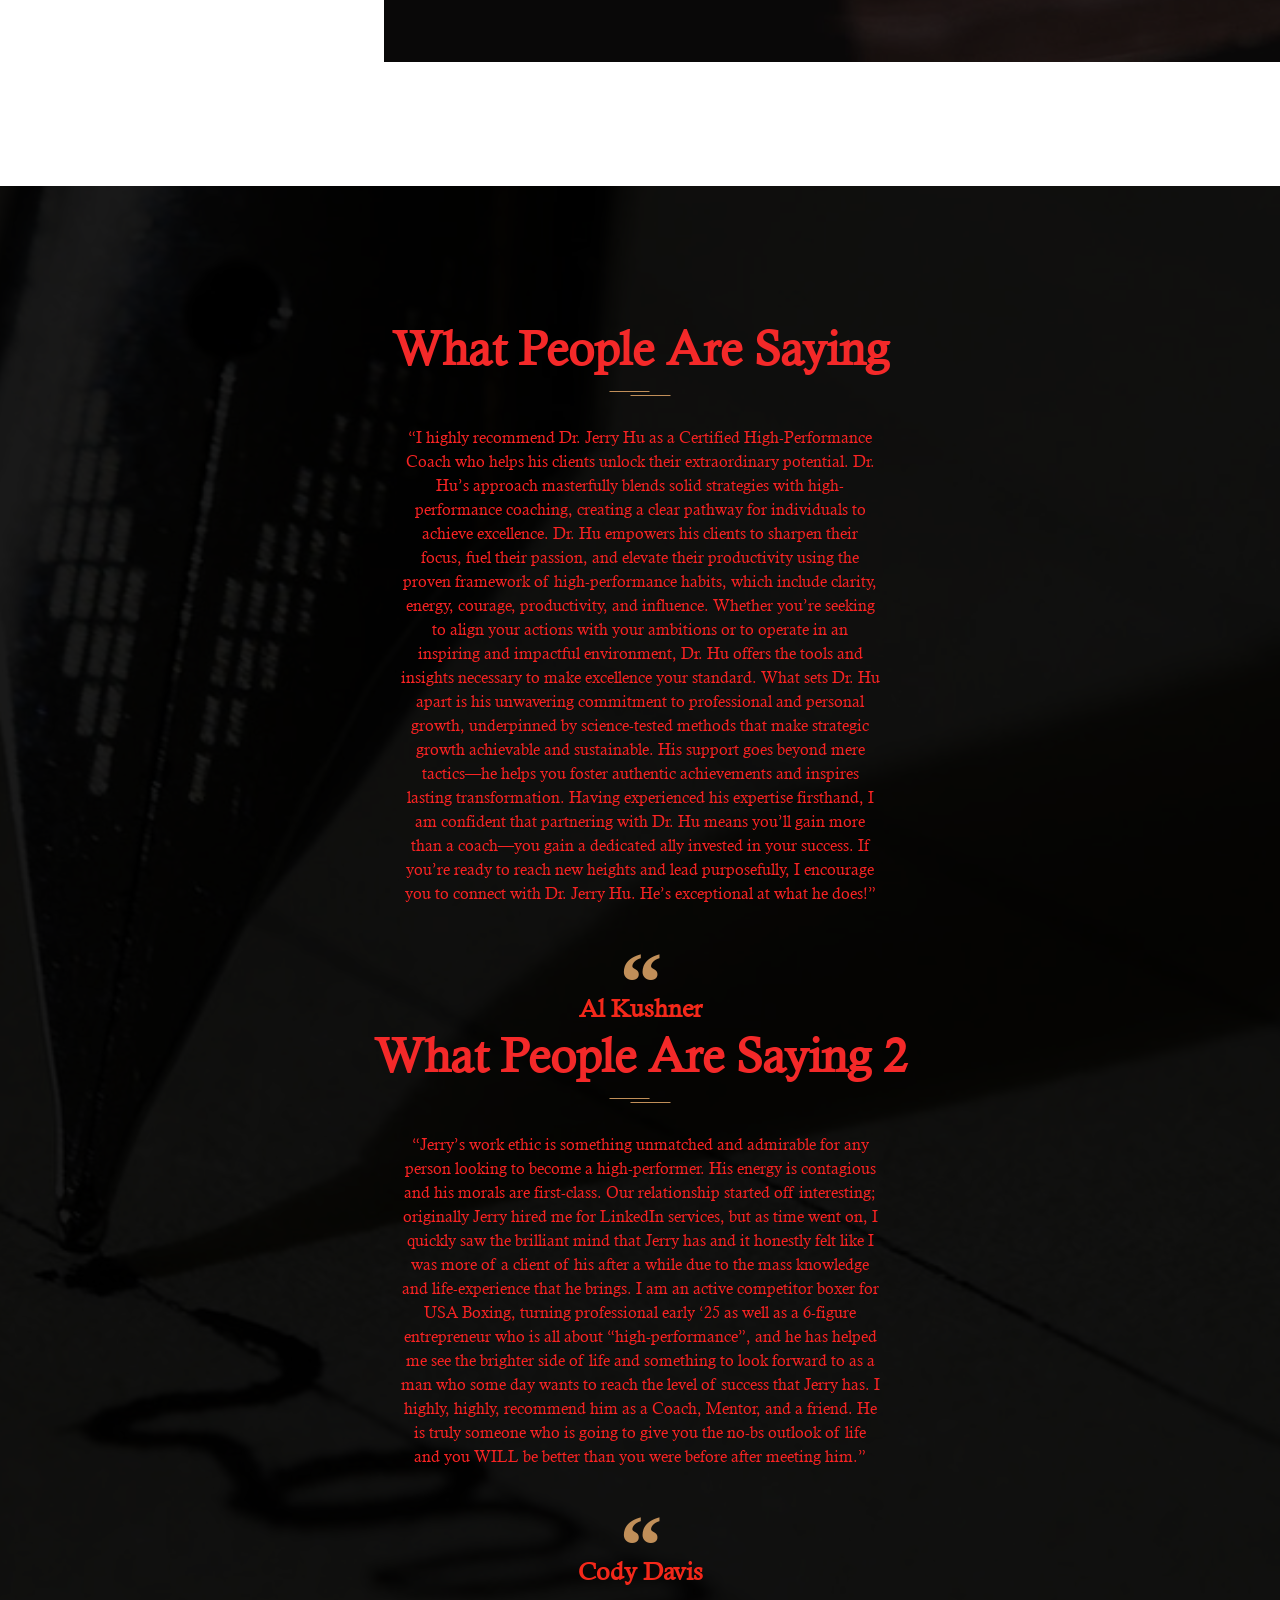
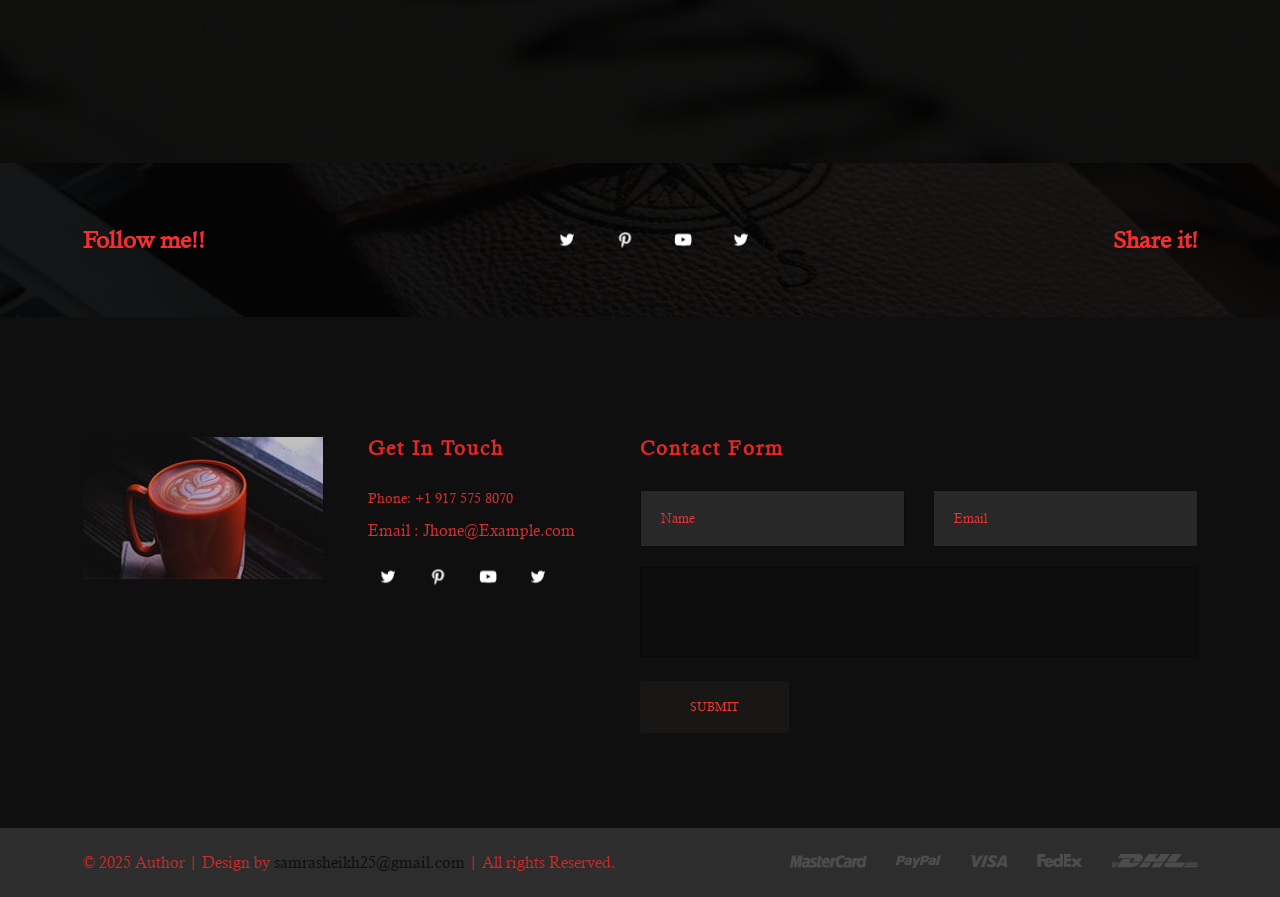
==== commit 7bfe8d15: "Update index.html" ====
--- a/index.html
+++ b/index.html
@@ -34,7 +34,7 @@
 	<section class="fh5co-top-banner">
 		<div class="top-banner__inner site-container">
 			<div class="top-banner__image">
-				<img src="jerry/images/jerry.jfif" alt="author image">
+				<img src="./jerry/images/jerry.jfif" alt="author image">
 			</div>
 			<div class="top-banner__text">
 				<div class="top-banner__text-up">
@@ -104,7 +104,7 @@
 What sets Dr. Hu apart is his unwavering commitment to professional and personal growth, underpinned by science-tested methods that make strategic growth achievable and sustainable. His support goes beyond mere tactics—he helps you foster authentic achievements and inspires lasting transformation.
 
 Having experienced his expertise firsthand, I am confident that partnering with Dr. Hu means you’ll gain more than a coach—you gain a dedicated ally invested in your success. If you’re ready to reach new heights and lead purposefully, I encourage you to connect with Dr. Jerry Hu. He’s exceptional at what he does!”</p>
-					<img src="./images/quotes.svg" alt="quotes svg">
+					<img src="./jerry/images/quotes.svg" alt="quotes svg">
 					<h4>Al Kushner</h4>
 					<!-- <p>Reader</p> -->
 				</div>
@@ -117,7 +117,7 @@
 I am an active competitor boxer for USA Boxing, turning professional early ‘25 as well as a 6-figure entrepreneur who is all about “high-performance”, and he has helped me see the brighter side of life and something to look forward to as a man who some day wants to reach the level of success that Jerry has.
 
 I highly, highly, recommend him as a Coach, Mentor, and a friend. He is truly someone who is going to give you the no-bs outlook of life and you WILL be better than you were before after meeting him.”</p>
-					<img src="./images/quotes.svg" alt="quotes svg">
+					<img src="./jerry/images/quotes.svg" alt="quotes svg">
 					<h4>Cody Davis</h4>
 					<!-- <p>Reader</p> -->
 				</div>
@@ -132,10 +132,10 @@
 			<div class="social">
 				<h5>Follow me!!</h5>
 				<div class="social-icons">
-					<a href="#" target="_blank"><img src="./images/social-twitter.png" alt="social icon"></a>
-					<a href="#" target="_blank"><img src="./images/social-pinterest.png" alt="social icon"></a>
-					<a href="#" target="_blank"><img src="./images/social-youtube.png" alt="social icon"></a>
-					<a href="#" target="_blank"><img src="./images/social-twitter.png" alt="social icon"></a>
+					<a href="#" target="_blank"><img src="./jerry/images/social-twitter.png" alt="social icon"></a>
+					<a href="#" target="_blank"><img src="./jerry/images/social-pinterest.png" alt="social icon"></a>
+					<a href="#" target="_blank"><img src="./jerry/images/social-youtube.png" alt="social icon"></a>
+					<a href="#" target="_blank"><img src="./jerry/images/social-twitter.png" alt="social icon"></a>
 				</div>
 				<h5>Share it!</h5>
 			</div>
@@ -149,7 +149,7 @@
 			<div class="footer-inner">
 				<div class="footer-info">
 					<div class="footer-info__left">
-						<img src="./images/footer-img.jpg" alt="about me image">
+						<img src="./jerry/images/footer-img.jpg" alt="about me image">
 						<p>Read more about me</p>
 					</div>
 					<div class="footer-info__right">
@@ -157,10 +157,10 @@
 						<p class="footer-phone">Phone: +1 917 575 8070</p>
 						<p>Email : Jhone@Example.com</p>
 						<div class="social-icons">
-							<a href="#" target="_blank"><img src="./images/social-twitter.png" alt="social icon"></a>
-							<a href="#" target="_blank"><img src="./images/social-pinterest.png" alt="social icon"></a>
-							<a href="#" target="_blank"><img src="./images/social-youtube.png" alt="social icon"></a>
-							<a href="#" target="_blank"><img src="./images/social-twitter.png" alt="social icon"></a>
+							<a href="#" target="_blank"><img src="./jerry/images/social-twitter.png" alt="social icon"></a>
+							<a href="#" target="_blank"><img src="./jerry/images/social-pinterest.png" alt="social icon"></a>
+							<a href="#" target="_blank"><img src="./jerry/images/social-youtube.png" alt="social icon"></a>
+							<a href="#" target="_blank"><img src="./jerry/images/social-twitter.png" alt="social icon"></a>
 						</div>
 					</div>
 				</div>
@@ -181,11 +181,11 @@
 			<div class="site-container footer-bottom-inner">
 				<p>© 2025 Author | Design by <a href="https://samrasheikh25@gmail.com/" target="_blank">samrasheikh25@gmail.com</a> | All rights Reserved.</p>
 				<div class="footer-bottom__img">
-					<img src="./images/footer-mastercard.png" alt="footer image">
-					<img src="./images/footer-paypal.png" alt="footer image">
-					<img src="./images/footer-visa.png" alt="footer image">
-					<img src="./images/footer-fedex.png" alt="footer image">
-					<img src="./images/footer-dhl.png" alt="footer image">
+					<img src="./jerry/images/footer-mastercard.png" alt="footer image">
+					<img src="./jerry/images/footer-paypal.png" alt="footer image">
+					<img src="./jerry/images/footer-visa.png" alt="footer image">
+					<img src="./jerry/images/footer-fedex.png" alt="footer image">
+					<img src="./jerry/images/footer-dhl.png" alt="footer image">
 				</div>
 			</div>
 		</div>
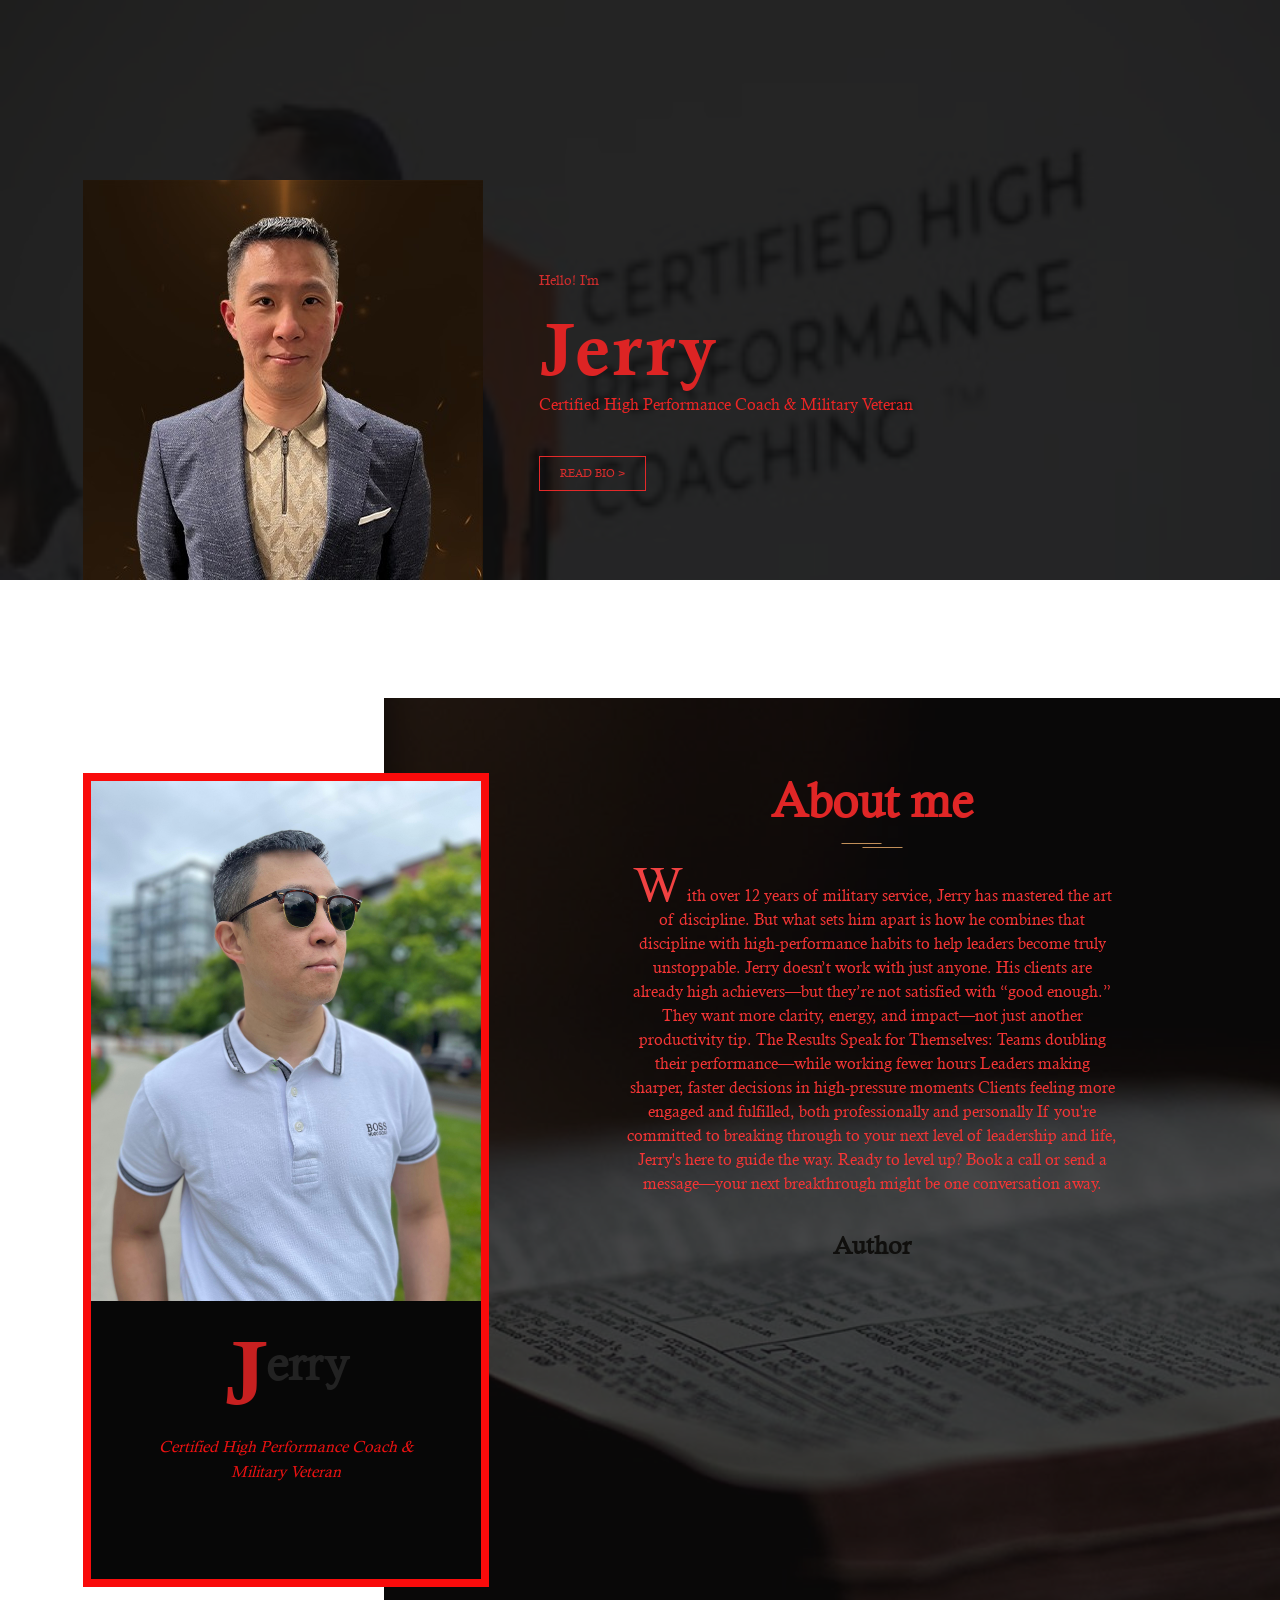
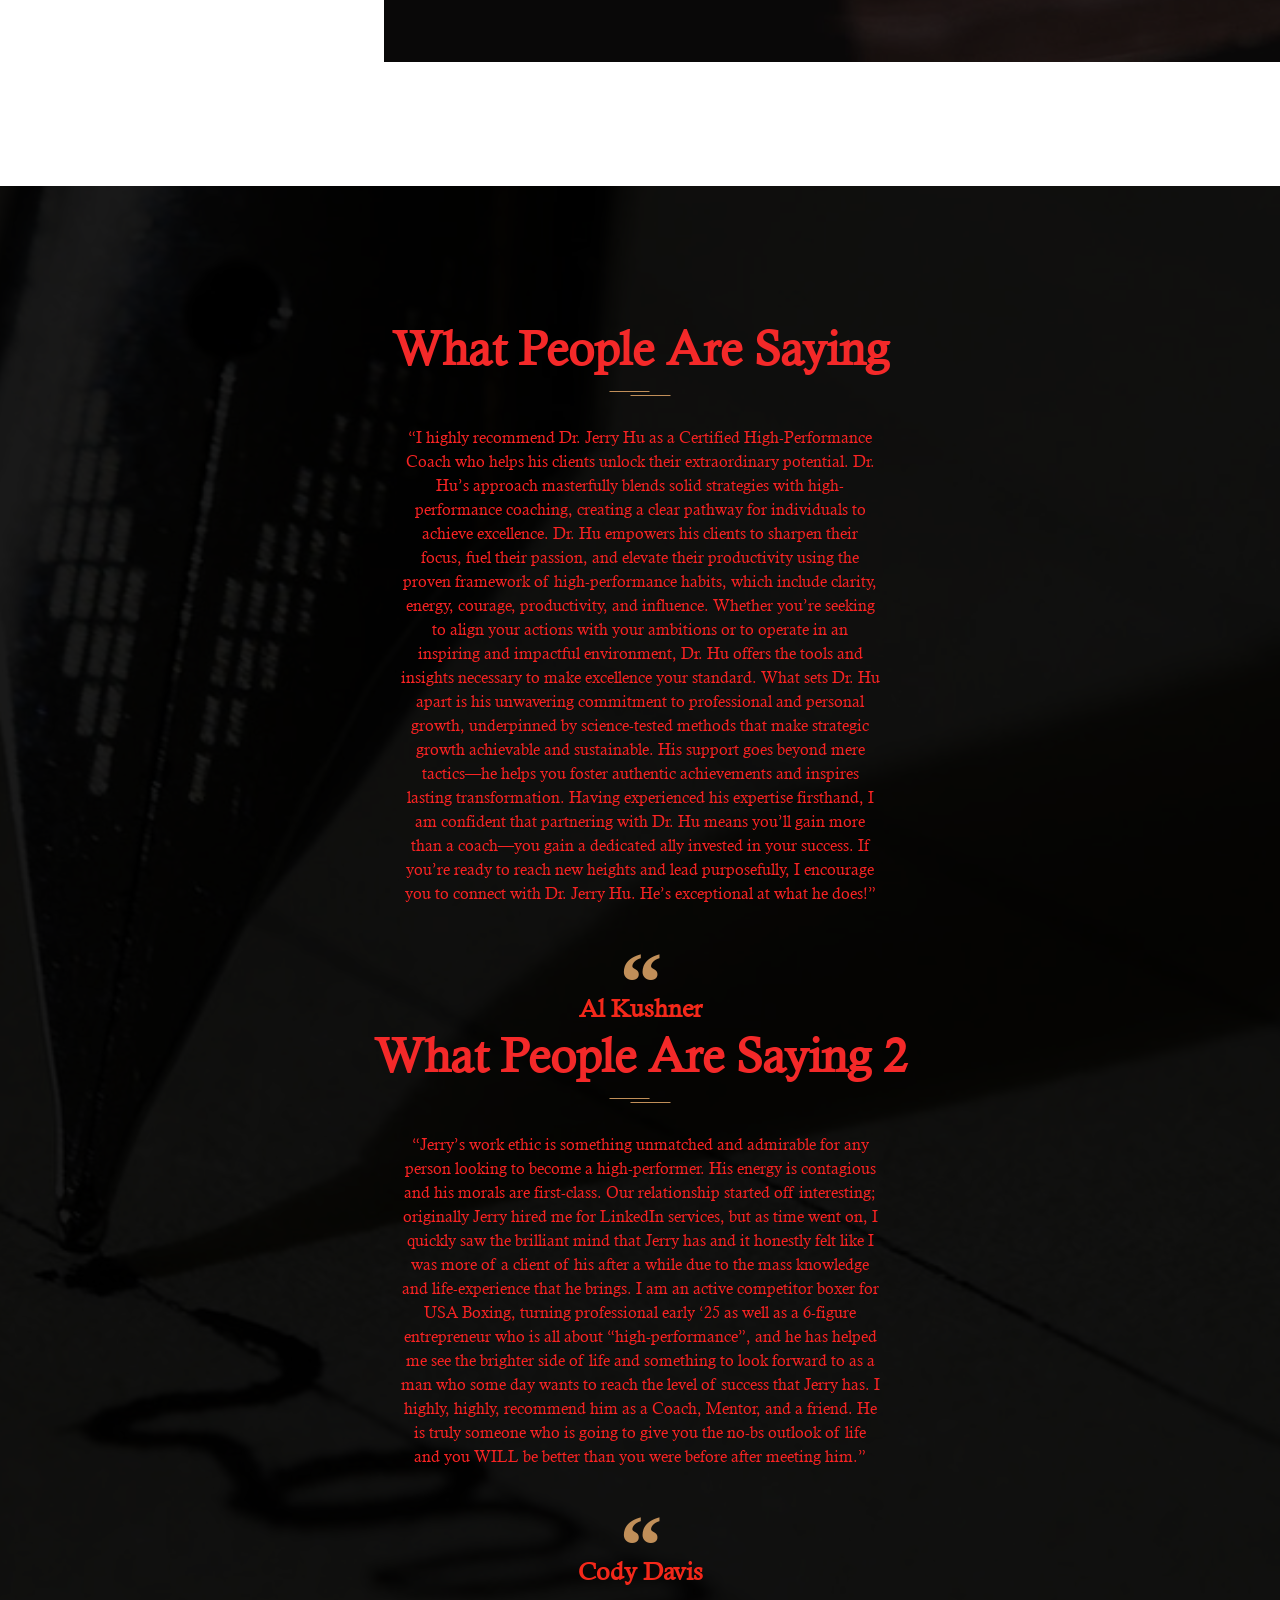
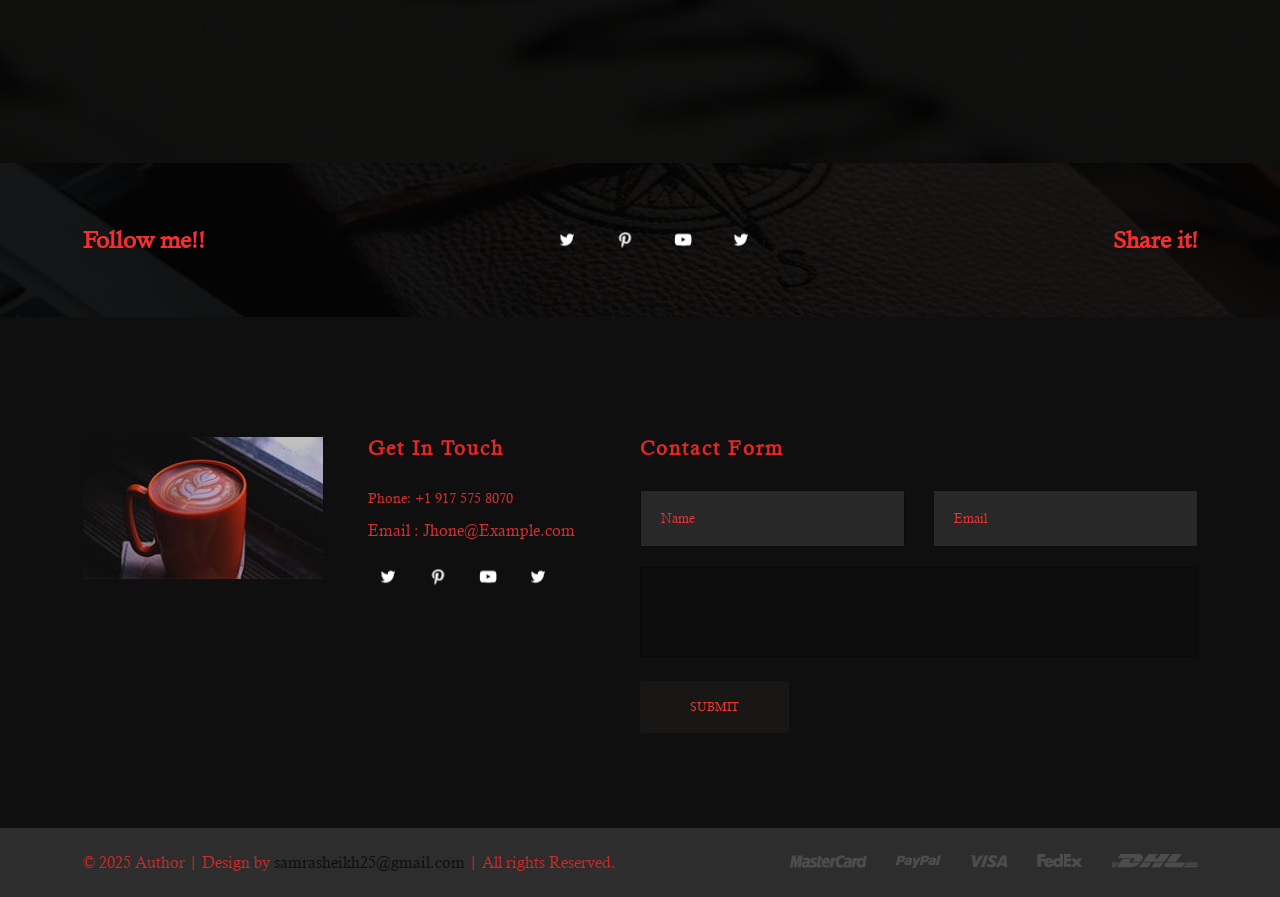
==== commit 091ad153: "Update index.html" ====
--- a/index.html
+++ b/index.html
@@ -18,7 +18,7 @@
 	<!-- Navigation -->
 	<nav class="site-navigation">
 		<div class="site-navigation-inner site-container">
-			<img src="./jerry/images/site-logo.png" alt="site logo">
+<!-- 			<img src="./jerry/images/site-logo.png" alt="site logo"> -->
 		
 			<script>
 				function myFunction(x) {
